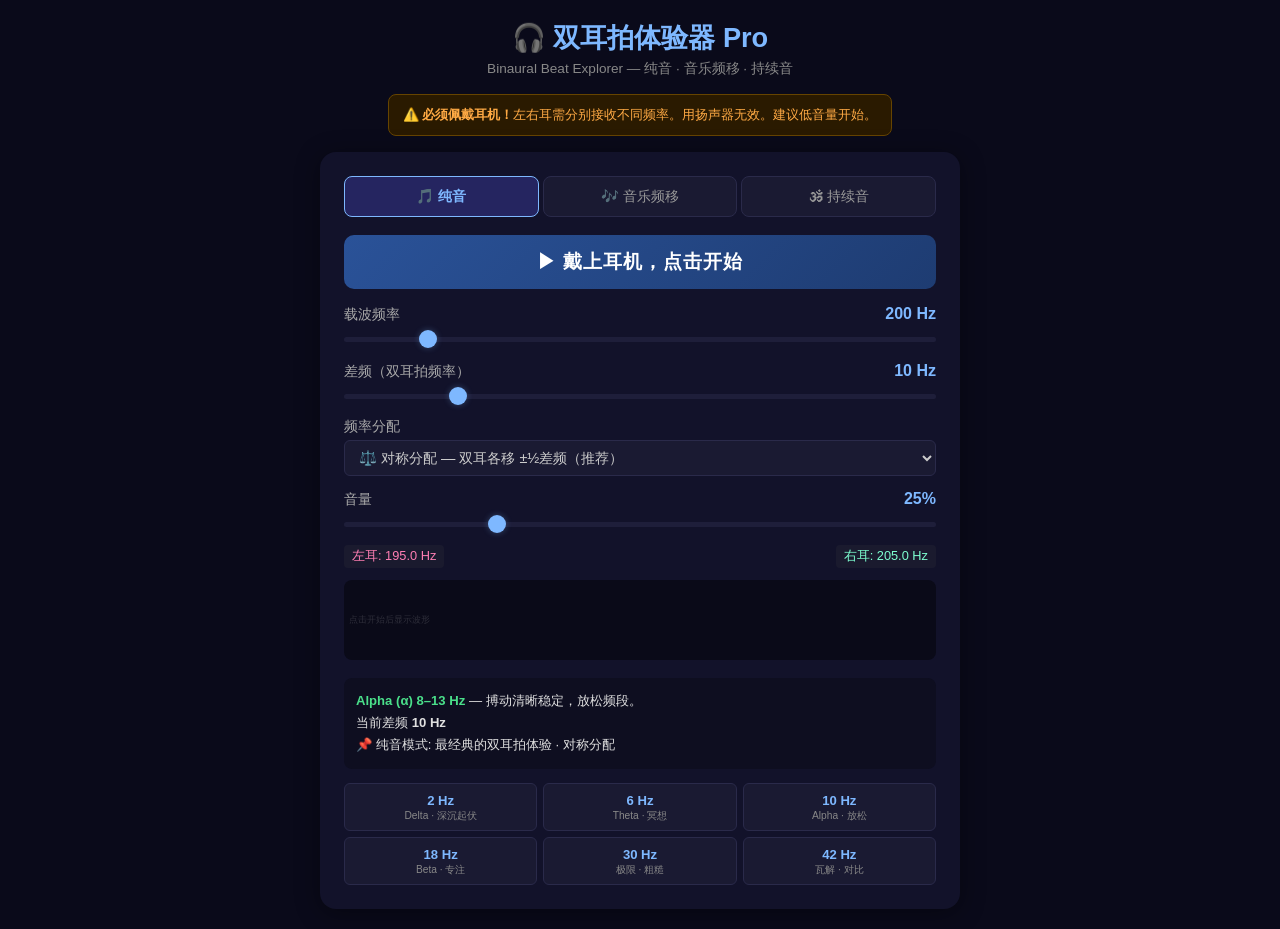
==== index.html @ 4c79f5b2 "feat: consolidate to single index.html, add frequency distribution, rewrite README with scientific c" ====
<!DOCTYPE html>
<html lang="zh-CN">
<head>
<meta charset="UTF-8">
<meta name="viewport" content="width=device-width, initial-scale=1.0">
<title>双耳拍体验器 Pro</title>
<style>
* { margin: 0; padding: 0; box-sizing: border-box; }
body {
  font-family: -apple-system, BlinkMacSystemFont, "Segoe UI", sans-serif;
  background: #0a0a1a; color: #e0e0e0;
  min-height: 100vh; display: flex; flex-direction: column; align-items: center;
  padding: 20px;
}
h1 { color: #7eb8ff; margin-bottom: 4px; font-size: 1.7em; }
.subtitle { color: #888; margin-bottom: 16px; font-size: 0.85em; }
.warning {
  background: #2a1a00; border: 1px solid #664400; border-radius: 8px;
  padding: 10px 14px; margin-bottom: 16px; max-width: 640px;
  font-size: 0.82em; color: #ffaa44; line-height: 1.5;
}
.container {
  background: #12122a; border-radius: 16px; padding: 24px;
  max-width: 640px; width: 100%; box-shadow: 0 4px 24px rgba(0,0,0,0.4);
}

/* Tabs */
.tabs { display: flex; gap: 4px; margin-bottom: 18px; }
.tab-btn {
  flex: 1; padding: 10px 6px; border: 1px solid #2a2a4a; border-radius: 8px;
  background: #1a1a32; color: #999; cursor: pointer; font-size: 0.9em;
  transition: all 0.15s; text-align: center;
}
.tab-btn.active { background: #252560; color: #7eb8ff; border-color: #7eb8ff; font-weight: 600; }
.tab-btn:hover { background: #252548; color: #ccc; }

/* Play button */
.play-btn {
  width: 100%; padding: 14px; font-size: 1.2em; border: none; border-radius: 10px;
  cursor: pointer; transition: all 0.2s; font-weight: 600; letter-spacing: 1px;
}
.play-btn.off { background: linear-gradient(135deg, #2a5298, #1e3c72); color: #fff; }
.play-btn.on { background: linear-gradient(135deg, #c0392b, #96281b); color: #fff; }
.play-btn:hover { transform: scale(1.01); filter: brightness(1.15); }

/* Panels */
.panel { display: none; margin: 16px 0; }
.panel.active { display: block; }

/* Controls */
.controls { margin-top: 12px; }
.control-group { margin-bottom: 14px; }
.control-label { display: flex; justify-content: space-between; align-items: baseline; margin-bottom: 4px; }
.control-label .name { font-size: 0.88em; color: #aaa; }
.control-label .value { font-size: 1em; color: #7eb8ff; font-weight: 600; font-variant-numeric: tabular-nums; }
input[type="range"] {
  -webkit-appearance: none; width: 100%; height: 5px; border-radius: 3px;
  background: #1e1e3a; outline: none;
}
input[type="range"]::-webkit-slider-thumb {
  -webkit-appearance: none; width: 18px; height: 18px; border-radius: 50%;
  background: #7eb8ff; cursor: pointer; box-shadow: 0 0 6px rgba(126,184,255,0.3);
}
select {
  width: 100%; padding: 8px 10px; border-radius: 6px; border: 1px solid #2a2a4a;
  background: #1a1a32; color: #ccc; font-size: 0.9em; cursor: pointer;
}

/* File upload */
.file-area {
  border: 2px dashed #2a2a5a; border-radius: 10px; padding: 20px; text-align: center;
  cursor: pointer; transition: all 0.2s; color: #666; font-size: 0.9em;
}
.file-area:hover { border-color: #7eb8ff; color: #aaa; }
.file-area.loaded { border-color: #4adf8a; border-style: solid; color: #4adf8a; }
.file-area input { display: none; }

/* Channel info */
.channel-info {
  display: flex; justify-content: space-between; margin-top: 10px; font-size: 0.8em; color: #666;
}
.channel-info span { padding: 3px 8px; border-radius: 4px; }
.ch-left { background: #1a1a2e; color: #ff7eb3; }
.ch-right { background: #1a1a2e; color: #7effd1; }

canvas {
  width: 100%; height: 80px; margin-top: 12px; border-radius: 8px; background: #0a0a18;
}

.info-panel {
  margin-top: 14px; padding: 12px; background: #0e0e20; border-radius: 8px;
  font-size: 0.82em; line-height: 1.7;
}
.band-delta { color: #b07aff; font-weight: 700; }
.band-theta { color: #5aafff; font-weight: 700; }
.band-alpha { color: #4adf8a; font-weight: 700; }
.band-beta { color: #ffe44a; font-weight: 700; }
.band-collapse { color: #ff6a6a; font-weight: 700; }

.presets { display: grid; grid-template-columns: repeat(3, 1fr); gap: 6px; margin-top: 14px; }
.preset-btn {
  padding: 8px 4px; border: 1px solid #2a2a4a; border-radius: 6px;
  background: #1a1a32; color: #ccc; cursor: pointer; font-size: 0.78em;
  transition: all 0.15s; text-align: center; line-height: 1.3;
}
.preset-btn:hover { background: #252548; border-color: #7eb8ff; color: #fff; }
.preset-btn .freq { font-weight: 700; color: #7eb8ff; font-size: 1.05em; }
.preset-btn .desc { color: #888; font-size: 0.82em; }
</style>
</head>
<body>

<h1>🎧 双耳拍体验器 Pro</h1>
<p class="subtitle">Binaural Beat Explorer — 纯音 · 音乐频移 · 持续音</p>

<div class="warning">
  ⚠️ <strong>必须佩戴耳机！</strong>左右耳需分别接收不同频率。用扬声器无效。建议低音量开始。
</div>

<div class="container">
  <!-- Mode tabs -->
  <div class="tabs">
    <button class="tab-btn active" data-mode="pure" onclick="switchMode('pure')">🎵 纯音</button>
    <button class="tab-btn" data-mode="music" onclick="switchMode('music')">🎶 音乐频移</button>
    <button class="tab-btn" data-mode="drone" onclick="switchMode('drone')">🕉 持续音</button>
  </div>

  <button class="play-btn off" id="playBtn" onclick="togglePlay()">▶ 戴上耳机，点击开始</button>

  <!-- Pure Tone Panel -->
  <div class="panel active" id="panel-pure">
    <div class="control-group">
      <div class="control-label">
        <span class="name">载波频率</span>
        <span class="value" id="carrierVal">200 Hz</span>
      </div>
      <input type="range" id="carrier" min="80" max="1000" value="200" step="10" oninput="updateParams()">
    </div>
  </div>

  <!-- Music Panel -->
  <div class="panel" id="panel-music">
    <div class="file-area" id="fileArea" onclick="document.getElementById('fileInput').click()">
      📁 点击选择音频文件（MP3 / WAV / OGG / FLAC）
      <input type="file" id="fileInput" accept="audio/*" onchange="handleFileUpload(event)">
    </div>
    <div style="margin-top:8px; font-size:0.8em; color:#666;" id="fileInfo"></div>
    <label style="display:flex; align-items:center; gap:6px; margin-top:8px; font-size:0.82em; color:#aaa; cursor:pointer;">
      <input type="checkbox" id="loopToggle" checked> 循环播放
    </label>
  </div>

  <!-- Drone Panel -->
  <div class="panel" id="panel-drone">
    <div class="control-group">
      <div class="control-label">
        <span class="name">持续音类型</span>
      </div>
      <select id="droneType" onchange="onDroneTypeChange()">
        <option value="tambura">🪕 坦布拉 Tambura — 丰富泛音</option>
        <option value="bowl">🔔 颂钵 Singing Bowl — 非谐波泛音</option>
        <option value="organ">⛪ 管风琴 Organ — 庄严和声</option>
        <option value="pad">🎹 合成Pad — 温暖厚实</option>
      </select>
    </div>
    <div class="control-group">
      <div class="control-label">
        <span class="name">基础频率</span>
        <span class="value" id="droneFreqVal">130 Hz</span>
      </div>
      <input type="range" id="droneFreq" min="60" max="440" value="130" step="5" oninput="updateParams()">
    </div>
  </div>

  <!-- Shared Controls -->
  <div class="controls">
    <div class="control-group">
      <div class="control-label">
        <span class="name">差频（双耳拍频率）</span>
        <span class="value" id="beatVal">10 Hz</span>
      </div>
      <input type="range" id="beat" min="1" max="50" value="10" step="0.5" oninput="updateParams()">
    </div>
    <div class="control-group">
      <div class="control-label">
        <span class="name">频率分配</span>
      </div>
      <select id="freqDist" onchange="updateParams()">
        <option value="symmetric">⚖️ 对称分配 — 双耳各移 ±½差频（推荐）</option>
        <option value="right">➡️ 仅右耳频移 — 左耳原始，右耳 +差频</option>
        <option value="left">⬅️ 仅左耳频移 — 左耳 -差频，右耳原始</option>
      </select>
    </div>
    <div class="control-group">
      <div class="control-label">
        <span class="name">音量</span>
        <span class="value" id="volVal">25%</span>
      </div>
      <input type="range" id="volume" min="0" max="100" value="25" step="1" oninput="updateParams()">
    </div>
  </div>

  <div class="channel-info">
    <span class="ch-left" id="leftInfo">左耳: —</span>
    <span class="ch-right" id="rightInfo">右耳: —</span>
  </div>

  <canvas id="waveCanvas"></canvas>
  <div class="info-panel" id="infoPanel"></div>

  <!-- Beat frequency presets -->
  <div class="presets">
    <button class="preset-btn" onclick="setBeat(2)"><div class="freq">2 Hz</div><div class="desc">Delta · 深沉起伏</div></button>
    <button class="preset-btn" onclick="setBeat(6)"><div class="freq">6 Hz</div><div class="desc">Theta · 冥想</div></button>
    <button class="preset-btn" onclick="setBeat(10)"><div class="freq">10 Hz</div><div class="desc">Alpha · 放松</div></button>
    <button class="preset-btn" onclick="setBeat(18)"><div class="freq">18 Hz</div><div class="desc">Beta · 专注</div></button>
    <button class="preset-btn" onclick="setBeat(30)"><div class="freq">30 Hz</div><div class="desc">极限 · 粗糙</div></button>
    <button class="preset-btn" onclick="setBeat(42)"><div class="freq">42 Hz</div><div class="desc">瓦解 · 对比</div></button>
  </div>
</div>

<script>
// ============================================================
// GLOBALS
// ============================================================
let audioCtx = null;
let isPlaying = false;
let currentMode = 'pure';
let activeNodes = [];
let animId = null;

// Music mode — FFT-based analytic signal
let musicBuffer = null;     // decoded AudioBuffer
let analyticReal = null;    // Float32Array — original mono signal
let analyticImag = null;    // Float32Array — Hilbert transform of mono signal
let analyticReady = false;  // true when precomputation is done
let musicSource = null;
let ssbProcessor = null;

// Drone mode
let droneOscillators = [];

// ============================================================
// FFT (radix-2 Cooley-Tukey, in-place)
// ============================================================
function fft(re, im, N) {
  let j = 0;
  for (let i = 0; i < N - 1; i++) {
    if (i < j) {
      let t = re[i]; re[i] = re[j]; re[j] = t;
      t = im[i]; im[i] = im[j]; im[j] = t;
    }
    let k = N >> 1;
    while (k <= j) { j -= k; k >>= 1; }
    j += k;
  }
  for (let len = 2; len <= N; len *= 2) {
    const half = len >> 1;
    const angle = -2 * Math.PI / len;
    const wR = Math.cos(angle), wI = Math.sin(angle);
    for (let i = 0; i < N; i += len) {
      let tR = 1, tI = 0;
      for (let jj = 0; jj < half; jj++) {
        const idx = i + jj, idx2 = idx + half;
        const uR = re[idx], uI = im[idx];
        const vR = re[idx2] * tR - im[idx2] * tI;
        const vI = re[idx2] * tI + im[idx2] * tR;
        re[idx] = uR + vR; im[idx] = uI + vI;
        re[idx2] = uR - vR; im[idx2] = uI - vI;
        const nR = tR * wR - tI * wI;
        tI = tR * wI + tI * wR;
        tR = nR;
      }
    }
  }
}

function ifft(re, im, N) {
  for (let i = 0; i < N; i++) im[i] = -im[i];
  fft(re, im, N);
  for (let i = 0; i < N; i++) { re[i] /= N; im[i] = -im[i] / N; }
}

function nextPow2(n) { let p = 1; while (p < n) p <<= 1; return p; }

// ============================================================
// Precompute analytic signal via FFT (chunked overlap-save)
// ============================================================
async function precomputeAnalytic(mono, onProgress) {
  const origLen = mono.length;
  const CHUNK = 1 << 15;  // 32768
  const OVERLAP = 4096;   // discard this many at each edge
  const GOOD = CHUNK - 2 * OVERLAP;

  const realOut = new Float32Array(origLen);
  const imagOut = new Float32Array(origLen);
  const totalChunks = Math.ceil(origLen / GOOD);
  let chunkIdx = 0;

  for (let outStart = 0; outStart < origLen; outStart += GOOD) {
    const inStart = outStart - OVERLAP;
    const re = new Float32Array(CHUNK);
    const im = new Float32Array(CHUNK);

    // Fill chunk (zero-pad edges that fall outside signal)
    for (let i = 0; i < CHUNK; i++) {
      const srcIdx = inStart + i;
      re[i] = (srcIdx >= 0 && srcIdx < origLen) ? mono[srcIdx] : 0;
    }

    // FFT
    fft(re, im, CHUNK);

    // Analytic signal: zero negative freqs, double positive, keep DC & Nyquist
    for (let i = 1; i < CHUNK / 2; i++) { re[i] *= 2; im[i] *= 2; }
    for (let i = CHUNK / 2 + 1; i < CHUNK; i++) { re[i] = 0; im[i] = 0; }

    // IFFT
    ifft(re, im, CHUNK);

    // Copy only the "good" middle portion
    const copyStart = OVERLAP;
    const goodLen = Math.min(GOOD, origLen - outStart);
    for (let i = 0; i < goodLen; i++) {
      realOut[outStart + i] = re[copyStart + i];
      imagOut[outStart + i] = im[copyStart + i];
    }

    chunkIdx++;
    if (chunkIdx % 4 === 0 || chunkIdx === totalChunks) {
      if (onProgress) onProgress(chunkIdx / totalChunks);
      await new Promise(r => setTimeout(r, 0)); // yield to UI
    }
  }

  return { real: realOut, imag: imagOut };
}

// Drone type definitions
const DRONE_TYPES = {
  tambura: {
    baseFreq: 130,
    partials: [
      { ratio: 1, amp: 0.45 }, { ratio: 2, amp: 0.55 }, { ratio: 3, amp: 0.4 },
      { ratio: 4, amp: 0.3 }, { ratio: 5, amp: 0.18 }, { ratio: 6, amp: 0.12 },
      { ratio: 7, amp: 0.07 }, { ratio: 8, amp: 0.04 },
    ]
  },
  bowl: {
    baseFreq: 220,
    partials: [
      { ratio: 1, amp: 0.55 }, { ratio: 2.71, amp: 0.35 },
      { ratio: 4.8, amp: 0.2 }, { ratio: 7.2, amp: 0.12 },
    ]
  },
  organ: {
    baseFreq: 130,
    partials: [
      { ratio: 1, amp: 0.5 }, { ratio: 2, amp: 0.4 }, { ratio: 3, amp: 0.32 },
      { ratio: 4, amp: 0.22 }, { ratio: 5, amp: 0.12 }, { ratio: 6, amp: 0.08 },
      { ratio: 8, amp: 0.05 },
    ]
  },
  pad: {
    baseFreq: 180,
    partials: [
      { ratio: 1, amp: 0.5 }, { ratio: 1.002, amp: 0.45 }, { ratio: 0.998, amp: 0.45 },
      { ratio: 2, amp: 0.25 }, { ratio: 2.003, amp: 0.22 },
      { ratio: 3, amp: 0.12 },
    ]
  }
};

// ============================================================
// AUDIO CONTEXT
// ============================================================
function getCtx() {
  if (!audioCtx) audioCtx = new (window.AudioContext || window.webkitAudioContext)();
  return audioCtx;
}

function getVal(id) { return parseFloat(document.getElementById(id).value); }

// ============================================================
// START / STOP
// ============================================================
async function togglePlay() {
  if (isPlaying) { stopAudio(); } else { await startAudio(); }
}

async function startAudio() {
  const ctx = getCtx();
  if (ctx.state === 'suspended') await ctx.resume();

  try {
    if (currentMode === 'pure') startPureTone(ctx);
    else if (currentMode === 'music') startMusic(ctx);
    else if (currentMode === 'drone') startDrone(ctx);
  } catch (e) {
    console.error('Start audio error:', e);
    alert('音频启动失败: ' + e.message);
    return;
  }

  isPlaying = true;
  const btn = document.getElementById('playBtn');
  btn.textContent = '■ 停止';
  btn.className = 'play-btn on';
  startVisualization();
  updateParams();
}

function stopAudio() {
  // Ramp down to avoid click
  const ctx = audioCtx;
  const now = ctx ? ctx.currentTime : 0;

  activeNodes.forEach(n => {
    try {
      if (n.stop) n.stop(now + 0.05);
      else if (n.disconnect) n.disconnect();
    } catch(e) {}
  });
  activeNodes = [];
  droneOscillators = [];
  musicSource = null;
  ssbProcessor = null;

  isPlaying = false;
  const btn = document.getElementById('playBtn');
  btn.textContent = '▶ 点击开始';
  btn.className = 'play-btn off';
  if (animId) { cancelAnimationFrame(animId); animId = null; }
  clearCanvas();
}

// ============================================================
// PURE TONE MODE
// ============================================================
function getPureFreqs() {
  const carrier = getVal('carrier');
  const beat = getVal('beat');
  const dist = document.getElementById('freqDist').value;
  if (dist === 'symmetric') return { left: carrier - beat / 2, right: carrier + beat / 2 };
  if (dist === 'left') return { left: carrier - beat, right: carrier };
  return { left: carrier, right: carrier + beat }; // 'right'
}

function startPureTone(ctx) {
  const vol = getVal('volume') / 100;
  const freqs = getPureFreqs();

  const merger = ctx.createChannelMerger(2);
  const gainL = ctx.createGain();
  const gainR = ctx.createGain();
  gainL.gain.setValueAtTime(vol, ctx.currentTime);
  gainR.gain.setValueAtTime(vol, ctx.currentTime);

  const oscL = ctx.createOscillator();
  const oscR = ctx.createOscillator();
  oscL.type = 'sine';
  oscR.type = 'sine';
  oscL.frequency.setValueAtTime(freqs.left, ctx.currentTime);
  oscR.frequency.setValueAtTime(freqs.right, ctx.currentTime);

  oscL.connect(gainL); gainL.connect(merger, 0, 0);
  oscR.connect(gainR); gainR.connect(merger, 0, 1);
  merger.connect(ctx.destination);

  oscL.start(); oscR.start();

  activeNodes.push(oscL, oscR, gainL, gainR, merger);
  oscL._role = 'pureL'; oscR._role = 'pureR';
  gainL._role = 'pureGainL'; gainR._role = 'pureGainR';
}

function updatePureTone() {
  const vol = getVal('volume') / 100;
  const freqs = getPureFreqs();
  const ctx = audioCtx;
  const now = ctx.currentTime;

  activeNodes.forEach(n => {
    if (n._role === 'pureL') n.frequency.setValueAtTime(freqs.left, now);
    if (n._role === 'pureR') n.frequency.setValueAtTime(freqs.right, now);
    if (n._role === 'pureGainL' || n._role === 'pureGainR') n.gain.setValueAtTime(vol, now);
  });

  document.getElementById('leftInfo').textContent = '左耳: ' + freqs.left.toFixed(1) + ' Hz';
  document.getElementById('rightInfo').textContent = '右耳: ' + freqs.right.toFixed(1) + ' Hz';
}

// ============================================================
// MUSIC SSB MODE — FFT-based precomputation + real-time modulation
// ============================================================
function handleFileUpload(event) {
  const file = event.target.files[0];
  if (!file) return;
  const ctx = getCtx();

  analyticReady = false;
  analyticReal = null;
  analyticImag = null;
  document.getElementById('fileInfo').textContent = '解码中...';

  const reader = new FileReader();
  reader.onload = function(e) {
    ctx.decodeAudioData(e.target.result, async function(buffer) {
      musicBuffer = buffer;
      const dur = buffer.duration.toFixed(1);
      document.getElementById('fileInfo').textContent =
        '✅ ' + file.name + ' (' + dur + 's) — 正在预处理频移数据...';

      // Convert to mono
      const numCh = buffer.numberOfChannels;
      const len = buffer.length;
      const mono = new Float32Array(len);
      for (let ch = 0; ch < numCh; ch++) {
        const chData = buffer.getChannelData(ch);
        for (let i = 0; i < len; i++) mono[i] += chData[i];
      }
      if (numCh > 1) {
        const inv = 1 / numCh;
        for (let i = 0; i < len; i++) mono[i] *= inv;
      }

      // Precompute analytic signal
      try {
        const result = await precomputeAnalytic(mono, function(progress) {
          document.getElementById('fileInfo').textContent =
            '✅ ' + file.name + ' — 预处理: ' + Math.round(progress * 100) + '%';
        });
        analyticReal = result.real;
        analyticImag = result.imag;
        analyticReady = true;
        document.getElementById('fileInfo').textContent =
          '✅ ' + file.name + ' (' + dur + 's) — 已就绪，点击开始播放';
        document.getElementById('fileArea').className = 'file-area loaded';
      } catch (err) {
        document.getElementById('fileInfo').textContent = '❌ 预处理失败: ' + err;
      }
    }, function(err) {
      document.getElementById('fileInfo').textContent = '❌ 解码失败: ' + err;
    });
  };
  reader.readAsArrayBuffer(file);
}

function getMusicShifts() {
  const beat = getVal('beat');
  const dist = document.getElementById('freqDist').value;
  if (dist === 'symmetric') return { left: -beat / 2, right: beat / 2 };
  if (dist === 'left') return { left: -beat, right: 0 };
  return { left: 0, right: beat }; // 'right'
}

function startMusic(ctx) {
  if (!analyticReady) {
    alert('请先选择音频文件并等待预处理完成');
    throw new Error('Analytic signal not ready');
  }

  const beat = getVal('beat');
  const vol = getVal('volume') / 100;
  const sr = ctx.sampleRate;
  const dataLen = analyticReal.length;
  const loop = document.getElementById('loopToggle').checked;
  const shifts = getMusicShifts();

  // ScriptProcessorNode for real-time SSB modulation
  const bufSize = 4096;
  ssbProcessor = ctx.createScriptProcessor(bufSize, 0, 2);

  let pos = 0;
  let phaseL = 0, phaseR = 0;
  let currentShiftL = shifts.left, currentShiftR = shifts.right;

  ssbProcessor._setShifts = (sL, sR) => { currentShiftL = sL; currentShiftR = sR; };

  const aReal = analyticReal;
  const aImag = analyticImag;
  const TWO_PI = 2 * Math.PI;

  ssbProcessor.onaudioprocess = function(e) {
    const outL = e.outputBuffer.getChannelData(0);
    const outR = e.outputBuffer.getChannelData(1);
    const len = outL.length;
    const sL = currentShiftL, sR = currentShiftR;
    const phaseIncL = TWO_PI * sL / sr;
    const phaseIncR = TWO_PI * sR / sr;

    for (let i = 0; i < len; i++) {
      if (pos >= dataLen) {
        if (loop) { pos = 0; } else { outL[i] = 0; outR[i] = 0; continue; }
      }

      const r = aReal[pos];
      const h = aImag[pos];

      // SSB: Re((r + jh) * e^(j*phase)) = r*cos(phase) - h*sin(phase)
      // When shift=0, cos=1 sin=0, output = r (original)
      if (sL === 0) { outL[i] = r; }
      else { outL[i] = r * Math.cos(phaseL) - h * Math.sin(phaseL); }

      if (sR === 0) { outR[i] = r; }
      else { outR[i] = r * Math.cos(phaseR) - h * Math.sin(phaseR); }

      phaseL += phaseIncL;
      phaseR += phaseIncR;
      if (phaseL > TWO_PI) phaseL -= TWO_PI;
      else if (phaseL < -TWO_PI) phaseL += TWO_PI;
      if (phaseR > TWO_PI) phaseR -= TWO_PI;
      else if (phaseR < -TWO_PI) phaseR += TWO_PI;
      pos++;
    }
  };

  // Volume control
  const volNode = ctx.createGain();
  volNode.gain.setValueAtTime(vol, ctx.currentTime);
  volNode._role = 'musicVol';

  // Connect: processor → volume → destination
  ssbProcessor.connect(volNode);
  volNode.connect(ctx.destination);

  activeNodes.push(ssbProcessor, volNode);

  updateMusicInfo();
}

function updateMusicInfo() {
  const shifts = getMusicShifts();
  const dist = document.getElementById('freqDist').value;
  if (dist === 'symmetric') {
    document.getElementById('leftInfo').textContent = '左耳: 频移 ' + shifts.left.toFixed(1) + ' Hz';
    document.getElementById('rightInfo').textContent = '右耳: 频移 +' + shifts.right.toFixed(1) + ' Hz';
  } else if (dist === 'left') {
    document.getElementById('leftInfo').textContent = '左耳: 频移 ' + shifts.left.toFixed(1) + ' Hz';
    document.getElementById('rightInfo').textContent = '右耳: 原始音频';
  } else {
    document.getElementById('leftInfo').textContent = '左耳: 原始音频';
    document.getElementById('rightInfo').textContent = '右耳: 频移 +' + shifts.right.toFixed(1) + ' Hz';
  }
}

function updateMusic() {
  const vol = getVal('volume') / 100;
  const shifts = getMusicShifts();
  if (ssbProcessor && ssbProcessor._setShifts) ssbProcessor._setShifts(shifts.left, shifts.right);
  activeNodes.forEach(n => {
    if (n._role === 'musicVol') n.gain.setValueAtTime(vol, audioCtx.currentTime);
  });
  updateMusicInfo();
}

// ============================================================
// DRONE MODE
// ============================================================
function getDroneFreqs(baseFreq, ratio) {
  const beat = getVal('beat');
  const dist = document.getElementById('freqDist').value;
  const center = baseFreq * ratio;
  if (dist === 'symmetric') return { left: center - beat / 2, right: center + beat / 2 };
  if (dist === 'left') return { left: center - beat, right: center };
  return { left: center, right: center + beat }; // 'right'
}

function startDrone(ctx) {
  const type = document.getElementById('droneType').value;
  const def = DRONE_TYPES[type];
  const baseFreq = getVal('droneFreq');
  const vol = getVal('volume') / 100;

  const merger = ctx.createChannelMerger(2);
  const masterGain = ctx.createGain();
  masterGain.gain.setValueAtTime(vol, ctx.currentTime);
  masterGain._role = 'droneVol';

  // LFO for gentle breathing
  const lfo = ctx.createOscillator();
  lfo.type = 'sine';
  lfo.frequency.setValueAtTime(0.08, ctx.currentTime);
  const lfoGain = ctx.createGain();
  lfoGain.gain.setValueAtTime(0.12, ctx.currentTime);
  lfo.connect(lfoGain);
  lfoGain.connect(masterGain.gain);
  lfo.start();

  droneOscillators = [];

  def.partials.forEach(p => {
    const freqs = getDroneFreqs(baseFreq, p.ratio);

    const oscL = ctx.createOscillator();
    const oscR = ctx.createOscillator();
    oscL.type = 'sine';
    oscR.type = 'sine';
    oscL.frequency.setValueAtTime(freqs.left, ctx.currentTime);
    oscR.frequency.setValueAtTime(freqs.right, ctx.currentTime);

    const gL = ctx.createGain();
    const gR = ctx.createGain();
    gL.gain.setValueAtTime(p.amp, ctx.currentTime);
    gR.gain.setValueAtTime(p.amp, ctx.currentTime);

    oscL.connect(gL); gL.connect(merger, 0, 0);
    oscR.connect(gR); gR.connect(merger, 0, 1);

    oscL.start(); oscR.start();

    droneOscillators.push({ oscL, oscR, gL, gR, ratio: p.ratio });
    activeNodes.push(oscL, oscR, gL, gR);
  });

  merger.connect(masterGain);
  masterGain.connect(ctx.destination);

  activeNodes.push(merger, masterGain, lfo, lfoGain);
}

function updateDrone() {
  const baseFreq = getVal('droneFreq');
  const beat = getVal('beat');
  const vol = getVal('volume') / 100;
  const now = audioCtx.currentTime;
  const dist = document.getElementById('freqDist').value;

  droneOscillators.forEach(d => {
    const freqs = getDroneFreqs(baseFreq, d.ratio);
    d.oscL.frequency.setValueAtTime(freqs.left, now);
    d.oscR.frequency.setValueAtTime(freqs.right, now);
  });
  activeNodes.forEach(n => {
    if (n._role === 'droneVol') n.gain.setValueAtTime(vol, now);
  });

  const type = document.getElementById('droneType').value;
  const partials = DRONE_TYPES[type].partials;
  const lowest = baseFreq * Math.min(...partials.map(p => p.ratio));
  if (dist === 'symmetric') {
    document.getElementById('leftInfo').textContent = '左耳: 基频 ' + lowest.toFixed(0) + ' Hz -' + (beat/2) + ' Hz';
    document.getElementById('rightInfo').textContent = '右耳: 基频 ' + lowest.toFixed(0) + ' Hz +' + (beat/2) + ' Hz';
  } else if (dist === 'left') {
    document.getElementById('leftInfo').textContent = '左耳: 全部 -' + beat + ' Hz 线性频移';
    document.getElementById('rightInfo').textContent = '右耳: 基频 ' + lowest.toFixed(0) + ' Hz + 泛音';
  } else {
    document.getElementById('leftInfo').textContent = '左耳: 基频 ' + lowest.toFixed(0) + ' Hz + 泛音';
    document.getElementById('rightInfo').textContent = '右耳: 全部 +' + beat + ' Hz 线性频移';
  }
  document.getElementById('droneFreqVal').textContent = baseFreq + ' Hz';
}

function onDroneTypeChange() {
  const type = document.getElementById('droneType').value;
  document.getElementById('droneFreq').value = DRONE_TYPES[type].baseFreq;
  document.getElementById('droneFreqVal').textContent = DRONE_TYPES[type].baseFreq + ' Hz';
  if (isPlaying && currentMode === 'drone') {
    stopAudio();
    startAudio();
  }
}

// ============================================================
// MODE SWITCHING
// ============================================================
function switchMode(mode) {
  if (isPlaying) stopAudio();
  currentMode = mode;
  document.querySelectorAll('.tab-btn').forEach(b => {
    b.classList.toggle('active', b.dataset.mode === mode);
  });
  document.querySelectorAll('.panel').forEach(p => {
    p.classList.toggle('active', p.id === 'panel-' + mode);
  });
  updateParams();
}

// ============================================================
// UPDATE ALL PARAMS
// ============================================================
function updateParams() {
  const beat = getVal('beat');
  const vol = getVal('volume');
  document.getElementById('beatVal').textContent = beat + ' Hz';
  document.getElementById('volVal').textContent = Math.round(vol) + '%';

  if (currentMode === 'pure') {
    document.getElementById('carrierVal').textContent = getVal('carrier') + ' Hz';
    if (isPlaying) updatePureTone();
    else {
      const freqs = getPureFreqs();
      document.getElementById('leftInfo').textContent = '左耳: ' + freqs.left.toFixed(1) + ' Hz';
      document.getElementById('rightInfo').textContent = '右耳: ' + freqs.right.toFixed(1) + ' Hz';
    }
  } else if (currentMode === 'music') {
    if (isPlaying) updateMusic();
    else {
      updateMusicInfo();
    }
  } else if (currentMode === 'drone') {
    if (isPlaying) updateDrone();
    else {
      const bf = getVal('droneFreq');
      const dist = document.getElementById('freqDist').value;
      if (dist === 'symmetric') {
        document.getElementById('leftInfo').textContent = '左耳: 基频 ' + bf + ' Hz -' + (beat/2) + ' Hz';
        document.getElementById('rightInfo').textContent = '右耳: 基频 ' + bf + ' Hz +' + (beat/2) + ' Hz';
      } else if (dist === 'left') {
        document.getElementById('leftInfo').textContent = '左耳: 全部 -' + beat + ' Hz 线性频移';
        document.getElementById('rightInfo').textContent = '右耳: 基频 ' + bf + ' Hz + 泛音';
      } else {
        document.getElementById('leftInfo').textContent = '左耳: 基频 ' + bf + ' Hz + 泛音';
        document.getElementById('rightInfo').textContent = '右耳: 全部 +' + beat + ' Hz 线性频移';
      }
      document.getElementById('droneFreqVal').textContent = bf + ' Hz';
    }
  }

  updateInfoPanel(beat);
}

function setBeat(v) {
  document.getElementById('beat').value = v;
  updateParams();
}

// ============================================================
// INFO PANEL
// ============================================================
function updateInfoPanel(beat) {
  const panel = document.getElementById('infoPanel');
  let bandHtml, desc;
  if (beat <= 4) {
    bandHtml = '<span class="band-delta">Delta (δ) 1–4 Hz</span>';
    desc = '深沉起伏，搏动缓慢如呼吸。';
  } else if (beat <= 8) {
    bandHtml = '<span class="band-theta">Theta (θ) 4–8 Hz</span>';
    desc = '明显的节奏搏动，冥想频段。';
  } else if (beat <= 13) {
    bandHtml = '<span class="band-alpha">Alpha (α) 8–13 Hz</span>';
    desc = '搏动清晰稳定，放松频段。';
  } else if (beat <= 30) {
    bandHtml = '<span class="band-beta">Beta (β) 13–30 Hz</span>';
    desc = '快速搏动→颤动→粗糙感。';
  } else if (beat <= 40) {
    bandHtml = '<span class="band-collapse">瓦解区 30–40 Hz</span>';
    desc = '脑干锁相极限，搏动开始瓦解。';
  } else {
    bandHtml = '<span class="band-collapse">超出范围 >40 Hz</span>';
    desc = '双耳拍消失，听到两个独立的音。';
  }
  const distLabel = { symmetric: '对称分配', left: '仅左耳频移', right: '仅右耳频移' }[document.getElementById('freqDist').value];
  const modeNote = currentMode === 'music' ? '<br>📌 音乐模式: SSB线性频移 · ' + distLabel
    : currentMode === 'drone' ? '<br>📌 持续音模式: 全部泛音线性频移 · ' + distLabel
    : '<br>📌 纯音模式: 最经典的双耳拍体验 · ' + distLabel;
  panel.innerHTML = bandHtml + ' — ' + desc + '<br>当前差频 <strong>' + beat + ' Hz</strong>' + modeNote;
}

// ============================================================
// VISUALIZATION
// ============================================================
function startVisualization() {
  const canvas = document.getElementById('waveCanvas');
  const ctx = canvas.getContext('2d');
  canvas.width = canvas.offsetWidth * 2;
  canvas.height = canvas.offsetHeight * 2;
  const startTime = performance.now();

  function draw() {
    const beat = getVal('beat');
    const t = (performance.now() - startTime) / 1000;
    const w = canvas.width, h = canvas.height;
    ctx.clearRect(0, 0, w, h);

    // Beat envelope
    const periods = 4 / Math.max(beat, 0.5);
    ctx.beginPath();
    ctx.strokeStyle = currentMode === 'music' ? 'rgba(78,223,138,0.6)'
      : currentMode === 'drone' ? 'rgba(176,122,255,0.6)' : 'rgba(126,184,255,0.6)';
    ctx.lineWidth = 3;
    for (let x = 0; x < w; x++) {
      const tx = t + (x / w) * periods;
      const env = Math.cos(2 * Math.PI * beat * tx);
      const y = h / 2 - env * h * 0.35;
      x === 0 ? ctx.moveTo(x, y) : ctx.lineTo(x, y);
    }
    ctx.stroke();

    // Fill
    ctx.lineTo(w, h/2); ctx.lineTo(0, h/2); ctx.closePath();
    ctx.fillStyle = currentMode === 'music' ? 'rgba(78,223,138,0.06)'
      : currentMode === 'drone' ? 'rgba(176,122,255,0.06)' : 'rgba(126,184,255,0.06)';
    ctx.fill();

    // Negative
    ctx.beginPath();
    ctx.strokeStyle = ctx.strokeStyle.replace('0.6', '0.25');
    ctx.lineWidth = 2;
    for (let x = 0; x < w; x++) {
      const tx = t + (x / w) * periods;
      const env = -Math.cos(2 * Math.PI * beat * tx);
      const y = h / 2 - env * h * 0.35;
      x === 0 ? ctx.moveTo(x, y) : ctx.lineTo(x, y);
    }
    ctx.stroke();

    // Center line
    ctx.beginPath(); ctx.strokeStyle = 'rgba(255,255,255,0.08)'; ctx.lineWidth = 1;
    ctx.moveTo(0, h/2); ctx.lineTo(w, h/2); ctx.stroke();

    // Label
    ctx.fillStyle = 'rgba(255,255,255,0.25)';
    ctx.font = '18px sans-serif';
    const modeLabel = currentMode === 'music' ? '音乐' : currentMode === 'drone' ? '持续音' : '纯音';
    ctx.fillText(modeLabel + ' · 差频包络 ' + beat + ' Hz', 10, 24);

    animId = requestAnimationFrame(draw);
  }
  draw();
}

function clearCanvas() {
  const canvas = document.getElementById('waveCanvas');
  const ctx = canvas.getContext('2d');
  canvas.width = canvas.offsetWidth * 2;
  canvas.height = canvas.offsetHeight * 2;
  ctx.fillStyle = 'rgba(255,255,255,0.15)';
  ctx.font = '18px sans-serif';
  ctx.fillText('点击开始后显示波形', 10, canvas.height / 2 + 5);
}

// ============================================================
// INIT
// ============================================================
updateParams();
clearCanvas();
</script>

</body>
</html>
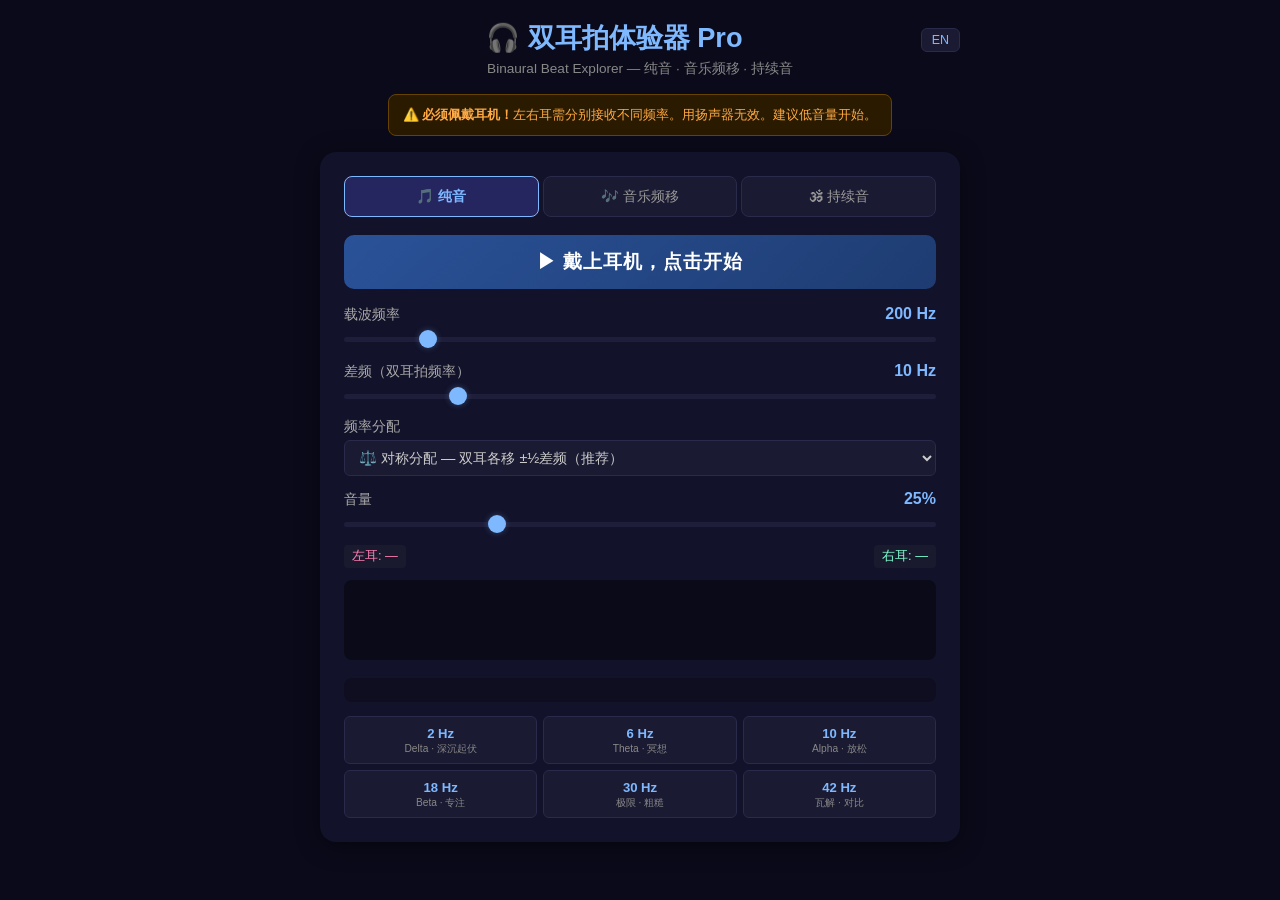
==== commit 650847d5: "feat: 左右交替均衡模式 + 立体声切换 + i18n中英双语 + PWA离线 + 移动端响应式 - 新增频率分配策略：左右交替模式（alternating）   - 纯音/持续音：每5分钟通过l" ====
--- a/index.html
+++ b/index.html
@@ -4,114 +4,22 @@
 <meta charset="UTF-8">
 <meta name="viewport" content="width=device-width, initial-scale=1.0">
 <title>双耳拍体验器 Pro</title>
-<style>
-* { margin: 0; padding: 0; box-sizing: border-box; }
-body {
-  font-family: -apple-system, BlinkMacSystemFont, "Segoe UI", sans-serif;
-  background: #0a0a1a; color: #e0e0e0;
-  min-height: 100vh; display: flex; flex-direction: column; align-items: center;
-  padding: 20px;
-}
-h1 { color: #7eb8ff; margin-bottom: 4px; font-size: 1.7em; }
-.subtitle { color: #888; margin-bottom: 16px; font-size: 0.85em; }
-.warning {
-  background: #2a1a00; border: 1px solid #664400; border-radius: 8px;
-  padding: 10px 14px; margin-bottom: 16px; max-width: 640px;
-  font-size: 0.82em; color: #ffaa44; line-height: 1.5;
-}
-.container {
-  background: #12122a; border-radius: 16px; padding: 24px;
-  max-width: 640px; width: 100%; box-shadow: 0 4px 24px rgba(0,0,0,0.4);
-}
-
-/* Tabs */
-.tabs { display: flex; gap: 4px; margin-bottom: 18px; }
-.tab-btn {
-  flex: 1; padding: 10px 6px; border: 1px solid #2a2a4a; border-radius: 8px;
-  background: #1a1a32; color: #999; cursor: pointer; font-size: 0.9em;
-  transition: all 0.15s; text-align: center;
-}
-.tab-btn.active { background: #252560; color: #7eb8ff; border-color: #7eb8ff; font-weight: 600; }
-.tab-btn:hover { background: #252548; color: #ccc; }
-
-/* Play button */
-.play-btn {
-  width: 100%; padding: 14px; font-size: 1.2em; border: none; border-radius: 10px;
-  cursor: pointer; transition: all 0.2s; font-weight: 600; letter-spacing: 1px;
-}
-.play-btn.off { background: linear-gradient(135deg, #2a5298, #1e3c72); color: #fff; }
-.play-btn.on { background: linear-gradient(135deg, #c0392b, #96281b); color: #fff; }
-.play-btn:hover { transform: scale(1.01); filter: brightness(1.15); }
-
-/* Panels */
-.panel { display: none; margin: 16px 0; }
-.panel.active { display: block; }
-
-/* Controls */
-.controls { margin-top: 12px; }
-.control-group { margin-bottom: 14px; }
-.control-label { display: flex; justify-content: space-between; align-items: baseline; margin-bottom: 4px; }
-.control-label .name { font-size: 0.88em; color: #aaa; }
-.control-label .value { font-size: 1em; color: #7eb8ff; font-weight: 600; font-variant-numeric: tabular-nums; }
-input[type="range"] {
-  -webkit-appearance: none; width: 100%; height: 5px; border-radius: 3px;
-  background: #1e1e3a; outline: none;
-}
-input[type="range"]::-webkit-slider-thumb {
-  -webkit-appearance: none; width: 18px; height: 18px; border-radius: 50%;
-  background: #7eb8ff; cursor: pointer; box-shadow: 0 0 6px rgba(126,184,255,0.3);
-}
-select {
-  width: 100%; padding: 8px 10px; border-radius: 6px; border: 1px solid #2a2a4a;
-  background: #1a1a32; color: #ccc; font-size: 0.9em; cursor: pointer;
-}
-
-/* File upload */
-.file-area {
-  border: 2px dashed #2a2a5a; border-radius: 10px; padding: 20px; text-align: center;
-  cursor: pointer; transition: all 0.2s; color: #666; font-size: 0.9em;
-}
-.file-area:hover { border-color: #7eb8ff; color: #aaa; }
-.file-area.loaded { border-color: #4adf8a; border-style: solid; color: #4adf8a; }
-.file-area input { display: none; }
-
-/* Channel info */
-.channel-info {
-  display: flex; justify-content: space-between; margin-top: 10px; font-size: 0.8em; color: #666;
-}
-.channel-info span { padding: 3px 8px; border-radius: 4px; }
-.ch-left { background: #1a1a2e; color: #ff7eb3; }
-.ch-right { background: #1a1a2e; color: #7effd1; }
-
-canvas {
-  width: 100%; height: 80px; margin-top: 12px; border-radius: 8px; background: #0a0a18;
-}
-
-.info-panel {
-  margin-top: 14px; padding: 12px; background: #0e0e20; border-radius: 8px;
-  font-size: 0.82em; line-height: 1.7;
-}
-.band-delta { color: #b07aff; font-weight: 700; }
-.band-theta { color: #5aafff; font-weight: 700; }
-.band-alpha { color: #4adf8a; font-weight: 700; }
-.band-beta { color: #ffe44a; font-weight: 700; }
-.band-collapse { color: #ff6a6a; font-weight: 700; }
-
-.presets { display: grid; grid-template-columns: repeat(3, 1fr); gap: 6px; margin-top: 14px; }
-.preset-btn {
-  padding: 8px 4px; border: 1px solid #2a2a4a; border-radius: 6px;
-  background: #1a1a32; color: #ccc; cursor: pointer; font-size: 0.78em;
-  transition: all 0.15s; text-align: center; line-height: 1.3;
-}
-.preset-btn:hover { background: #252548; border-color: #7eb8ff; color: #fff; }
-.preset-btn .freq { font-weight: 700; color: #7eb8ff; font-size: 1.05em; }
-.preset-btn .desc { color: #888; font-size: 0.82em; }
-</style>
+<meta name="description" content="Binaural Beat Explorer — 纯音 · 音乐频移 · 持续音">
+<meta name="theme-color" content="#0a0a1a">
+<meta name="apple-mobile-web-app-capable" content="yes">
+<meta name="apple-mobile-web-app-status-bar-style" content="black-translucent">
+<link rel="manifest" href="manifest.json">
+<link rel="icon" href="icons/icon-192.png">
+<link rel="apple-touch-icon" href="icons/icon-192.png">
+<link rel="stylesheet" href="css/style.css">
 </head>
 <body>
 
-<h1>🎧 双耳拍体验器 Pro</h1>
-<p class="subtitle">Binaural Beat Explorer — 纯音 · 音乐频移 · 持续音</p>
+<div class="top-bar">
+  <h1>🎧 <span data-i18n="title">双耳拍体验器 Pro</span></h1>
+  <button class="lang-btn" id="langBtn" title="Switch Language">EN</button>
+</div>
+<p class="subtitle" data-i18n="subtitle">Binaural Beat Explorer — 纯音 · 音乐频移 · 持续音</p>
 
 <div class="warning">
   ⚠️ <strong>必须佩戴耳机！</strong>左右耳需分别接收不同频率。用扬声器无效。建议低音量开始。
@@ -120,12 +28,12 @@
 <div class="container">
   <!-- Mode tabs -->
   <div class="tabs">
-    <button class="tab-btn active" data-mode="pure" onclick="switchMode('pure')">🎵 纯音</button>
-    <button class="tab-btn" data-mode="music" onclick="switchMode('music')">🎶 音乐频移</button>
-    <button class="tab-btn" data-mode="drone" onclick="switchMode('drone')">🕉 持续音</button>
+    <button class="tab-btn active" data-mode="pure">🎵 纯音</button>
+    <button class="tab-btn" data-mode="music">🎶 音乐频移</button>
+    <button class="tab-btn" data-mode="drone">🕉 持续音</button>
   </div>
 
-  <button class="play-btn off" id="playBtn" onclick="togglePlay()">▶ 戴上耳机，点击开始</button>
+  <button class="play-btn off" id="playBtn">▶ 戴上耳机，点击开始</button>
 
   <!-- Pure Tone Panel -->
   <div class="panel active" id="panel-pure">
@@ -134,20 +42,25 @@
         <span class="name">载波频率</span>
         <span class="value" id="carrierVal">200 Hz</span>
       </div>
-      <input type="range" id="carrier" min="80" max="1000" value="200" step="10" oninput="updateParams()">
+      <input type="range" id="carrier" min="80" max="1000" value="200" step="10">
     </div>
   </div>
 
   <!-- Music Panel -->
   <div class="panel" id="panel-music">
-    <div class="file-area" id="fileArea" onclick="document.getElementById('fileInput').click()">
-      📁 点击选择音频文件（MP3 / WAV / OGG / FLAC）
-      <input type="file" id="fileInput" accept="audio/*" onchange="handleFileUpload(event)">
+    <div class="file-area" id="fileArea">
+      📁 点击或拖放音频文件（MP3 / WAV / OGG / FLAC）
+      <input type="file" id="fileInput" accept="audio/*">
     </div>
     <div style="margin-top:8px; font-size:0.8em; color:#666;" id="fileInfo"></div>
-    <label style="display:flex; align-items:center; gap:6px; margin-top:8px; font-size:0.82em; color:#aaa; cursor:pointer;">
-      <input type="checkbox" id="loopToggle" checked> 循环播放
-    </label>
+    <div style="display:flex; gap:16px; margin-top:8px; font-size:0.82em; color:#aaa;">
+      <label style="display:flex; align-items:center; gap:6px; cursor:pointer;">
+        <input type="checkbox" id="loopToggle" checked> <span data-i18n="loop">循环播放</span>
+      </label>
+      <label style="display:flex; align-items:center; gap:6px; cursor:pointer;">
+        <input type="checkbox" id="stereoToggle" checked> <span data-i18n="stereo">保留立体声</span>
+      </label>
+    </div>
   </div>
 
   <!-- Drone Panel -->
@@ -156,7 +69,7 @@
       <div class="control-label">
         <span class="name">持续音类型</span>
       </div>
-      <select id="droneType" onchange="onDroneTypeChange()">
+      <select id="droneType">
         <option value="tambura">🪕 坦布拉 Tambura — 丰富泛音</option>
         <option value="bowl">🔔 颂钵 Singing Bowl — 非谐波泛音</option>
         <option value="organ">⛪ 管风琴 Organ — 庄严和声</option>
@@ -168,7 +81,7 @@
         <span class="name">基础频率</span>
         <span class="value" id="droneFreqVal">130 Hz</span>
       </div>
-      <input type="range" id="droneFreq" min="60" max="440" value="130" step="5" oninput="updateParams()">
+      <input type="range" id="droneFreq" min="60" max="440" value="130" step="5">
     </div>
   </div>
 
@@ -179,16 +92,17 @@
         <span class="name">差频（双耳拍频率）</span>
         <span class="value" id="beatVal">10 Hz</span>
       </div>
-      <input type="range" id="beat" min="1" max="50" value="10" step="0.5" oninput="updateParams()">
+      <input type="range" id="beat" min="1" max="50" value="10" step="0.5">
     </div>
     <div class="control-group">
       <div class="control-label">
         <span class="name">频率分配</span>
       </div>
-      <select id="freqDist" onchange="updateParams()">
+      <select id="freqDist">
         <option value="symmetric">⚖️ 对称分配 — 双耳各移 ±½差频（推荐）</option>
         <option value="right">➡️ 仅右耳频移 — 左耳原始，右耳 +差频</option>
         <option value="left">⬅️ 仅左耳频移 — 左耳 -差频，右耳原始</option>
+        <option value="alternating">↔️ 左右交替 — 对称分配，定时交换（推荐长听）</option>
       </select>
     </div>
     <div class="control-group">
@@ -196,7 +110,7 @@
         <span class="name">音量</span>
         <span class="value" id="volVal">25%</span>
       </div>
-      <input type="range" id="volume" min="0" max="100" value="25" step="1" oninput="updateParams()">
+      <input type="range" id="volume" min="0" max="100" value="25" step="1">
     </div>
   </div>
 
@@ -210,731 +124,20 @@
 
   <!-- Beat frequency presets -->
   <div class="presets">
-    <button class="preset-btn" onclick="setBeat(2)"><div class="freq">2 Hz</div><div class="desc">Delta · 深沉起伏</div></button>
-    <button class="preset-btn" onclick="setBeat(6)"><div class="freq">6 Hz</div><div class="desc">Theta · 冥想</div></button>
-    <button class="preset-btn" onclick="setBeat(10)"><div class="freq">10 Hz</div><div class="desc">Alpha · 放松</div></button>
-    <button class="preset-btn" onclick="setBeat(18)"><div class="freq">18 Hz</div><div class="desc">Beta · 专注</div></button>
-    <button class="preset-btn" onclick="setBeat(30)"><div class="freq">30 Hz</div><div class="desc">极限 · 粗糙</div></button>
-    <button class="preset-btn" onclick="setBeat(42)"><div class="freq">42 Hz</div><div class="desc">瓦解 · 对比</div></button>
+    <button class="preset-btn" data-beat="2"><div class="freq">2 Hz</div><div class="desc">Delta · 深沉起伏</div></button>
+    <button class="preset-btn" data-beat="6"><div class="freq">6 Hz</div><div class="desc">Theta · 冥想</div></button>
+    <button class="preset-btn" data-beat="10"><div class="freq">10 Hz</div><div class="desc">Alpha · 放松</div></button>
+    <button class="preset-btn" data-beat="18"><div class="freq">18 Hz</div><div class="desc">Beta · 专注</div></button>
+    <button class="preset-btn" data-beat="30"><div class="freq">30 Hz</div><div class="desc">极限 · 粗糙</div></button>
+    <button class="preset-btn" data-beat="42"><div class="freq">42 Hz</div><div class="desc">瓦解 · 对比</div></button>
   </div>
 </div>
 
+<script type="module" src="js/app.js"></script>
 <script>
-// ============================================================
-// GLOBALS
-// ============================================================
-let audioCtx = null;
-let isPlaying = false;
-let currentMode = 'pure';
-let activeNodes = [];
-let animId = null;
-
-// Music mode — FFT-based analytic signal
-let musicBuffer = null;     // decoded AudioBuffer
-let analyticReal = null;    // Float32Array — original mono signal
-let analyticImag = null;    // Float32Array — Hilbert transform of mono signal
-let analyticReady = false;  // true when precomputation is done
-let musicSource = null;
-let ssbProcessor = null;
-
-// Drone mode
-let droneOscillators = [];
-
-// ============================================================
-// FFT (radix-2 Cooley-Tukey, in-place)
-// ============================================================
-function fft(re, im, N) {
-  let j = 0;
-  for (let i = 0; i < N - 1; i++) {
-    if (i < j) {
-      let t = re[i]; re[i] = re[j]; re[j] = t;
-      t = im[i]; im[i] = im[j]; im[j] = t;
-    }
-    let k = N >> 1;
-    while (k <= j) { j -= k; k >>= 1; }
-    j += k;
+  if ('serviceWorker' in navigator) {
+    navigator.serviceWorker.register('sw.js').catch(() => {});
   }
-  for (let len = 2; len <= N; len *= 2) {
-    const half = len >> 1;
-    const angle = -2 * Math.PI / len;
-    const wR = Math.cos(angle), wI = Math.sin(angle);
-    for (let i = 0; i < N; i += len) {
-      let tR = 1, tI = 0;
-      for (let jj = 0; jj < half; jj++) {
-        const idx = i + jj, idx2 = idx + half;
-        const uR = re[idx], uI = im[idx];
-        const vR = re[idx2] * tR - im[idx2] * tI;
-        const vI = re[idx2] * tI + im[idx2] * tR;
-        re[idx] = uR + vR; im[idx] = uI + vI;
-        re[idx2] = uR - vR; im[idx2] = uI - vI;
-        const nR = tR * wR - tI * wI;
-        tI = tR * wI + tI * wR;
-        tR = nR;
-      }
-    }
-  }
-}
-
-function ifft(re, im, N) {
-  for (let i = 0; i < N; i++) im[i] = -im[i];
-  fft(re, im, N);
-  for (let i = 0; i < N; i++) { re[i] /= N; im[i] = -im[i] / N; }
-}
-
-function nextPow2(n) { let p = 1; while (p < n) p <<= 1; return p; }
-
-// ============================================================
-// Precompute analytic signal via FFT (chunked overlap-save)
-// ============================================================
-async function precomputeAnalytic(mono, onProgress) {
-  const origLen = mono.length;
-  const CHUNK = 1 << 15;  // 32768
-  const OVERLAP = 4096;   // discard this many at each edge
-  const GOOD = CHUNK - 2 * OVERLAP;
-
-  const realOut = new Float32Array(origLen);
-  const imagOut = new Float32Array(origLen);
-  const totalChunks = Math.ceil(origLen / GOOD);
-  let chunkIdx = 0;
-
-  for (let outStart = 0; outStart < origLen; outStart += GOOD) {
-    const inStart = outStart - OVERLAP;
-    const re = new Float32Array(CHUNK);
-    const im = new Float32Array(CHUNK);
-
-    // Fill chunk (zero-pad edges that fall outside signal)
-    for (let i = 0; i < CHUNK; i++) {
-      const srcIdx = inStart + i;
-      re[i] = (srcIdx >= 0 && srcIdx < origLen) ? mono[srcIdx] : 0;
-    }
-
-    // FFT
-    fft(re, im, CHUNK);
-
-    // Analytic signal: zero negative freqs, double positive, keep DC & Nyquist
-    for (let i = 1; i < CHUNK / 2; i++) { re[i] *= 2; im[i] *= 2; }
-    for (let i = CHUNK / 2 + 1; i < CHUNK; i++) { re[i] = 0; im[i] = 0; }
-
-    // IFFT
-    ifft(re, im, CHUNK);
-
-    // Copy only the "good" middle portion
-    const copyStart = OVERLAP;
-    const goodLen = Math.min(GOOD, origLen - outStart);
-    for (let i = 0; i < goodLen; i++) {
-      realOut[outStart + i] = re[copyStart + i];
-      imagOut[outStart + i] = im[copyStart + i];
-    }
-
-    chunkIdx++;
-    if (chunkIdx % 4 === 0 || chunkIdx === totalChunks) {
-      if (onProgress) onProgress(chunkIdx / totalChunks);
-      await new Promise(r => setTimeout(r, 0)); // yield to UI
-    }
-  }
-
-  return { real: realOut, imag: imagOut };
-}
-
-// Drone type definitions
-const DRONE_TYPES = {
-  tambura: {
-    baseFreq: 130,
-    partials: [
-      { ratio: 1, amp: 0.45 }, { ratio: 2, amp: 0.55 }, { ratio: 3, amp: 0.4 },
-      { ratio: 4, amp: 0.3 }, { ratio: 5, amp: 0.18 }, { ratio: 6, amp: 0.12 },
-      { ratio: 7, amp: 0.07 }, { ratio: 8, amp: 0.04 },
-    ]
-  },
-  bowl: {
-    baseFreq: 220,
-    partials: [
-      { ratio: 1, amp: 0.55 }, { ratio: 2.71, amp: 0.35 },
-      { ratio: 4.8, amp: 0.2 }, { ratio: 7.2, amp: 0.12 },
-    ]
-  },
-  organ: {
-    baseFreq: 130,
-    partials: [
-      { ratio: 1, amp: 0.5 }, { ratio: 2, amp: 0.4 }, { ratio: 3, amp: 0.32 },
-      { ratio: 4, amp: 0.22 }, { ratio: 5, amp: 0.12 }, { ratio: 6, amp: 0.08 },
-      { ratio: 8, amp: 0.05 },
-    ]
-  },
-  pad: {
-    baseFreq: 180,
-    partials: [
-      { ratio: 1, amp: 0.5 }, { ratio: 1.002, amp: 0.45 }, { ratio: 0.998, amp: 0.45 },
-      { ratio: 2, amp: 0.25 }, { ratio: 2.003, amp: 0.22 },
-      { ratio: 3, amp: 0.12 },
-    ]
-  }
-};
-
-// ============================================================
-// AUDIO CONTEXT
-// ============================================================
-function getCtx() {
-  if (!audioCtx) audioCtx = new (window.AudioContext || window.webkitAudioContext)();
-  return audioCtx;
-}
-
-function getVal(id) { return parseFloat(document.getElementById(id).value); }
-
-// ============================================================
-// START / STOP
-// ============================================================
-async function togglePlay() {
-  if (isPlaying) { stopAudio(); } else { await startAudio(); }
-}
-
-async function startAudio() {
-  const ctx = getCtx();
-  if (ctx.state === 'suspended') await ctx.resume();
-
-  try {
-    if (currentMode === 'pure') startPureTone(ctx);
-    else if (currentMode === 'music') startMusic(ctx);
-    else if (currentMode === 'drone') startDrone(ctx);
-  } catch (e) {
-    console.error('Start audio error:', e);
-    alert('音频启动失败: ' + e.message);
-    return;
-  }
-
-  isPlaying = true;
-  const btn = document.getElementById('playBtn');
-  btn.textContent = '■ 停止';
-  btn.className = 'play-btn on';
-  startVisualization();
-  updateParams();
-}
-
-function stopAudio() {
-  // Ramp down to avoid click
-  const ctx = audioCtx;
-  const now = ctx ? ctx.currentTime : 0;
-
-  activeNodes.forEach(n => {
-    try {
-      if (n.stop) n.stop(now + 0.05);
-      else if (n.disconnect) n.disconnect();
-    } catch(e) {}
-  });
-  activeNodes = [];
-  droneOscillators = [];
-  musicSource = null;
-  ssbProcessor = null;
-
-  isPlaying = false;
-  const btn = document.getElementById('playBtn');
-  btn.textContent = '▶ 点击开始';
-  btn.className = 'play-btn off';
-  if (animId) { cancelAnimationFrame(animId); animId = null; }
-  clearCanvas();
-}
-
-// ============================================================
-// PURE TONE MODE
-// ============================================================
-function getPureFreqs() {
-  const carrier = getVal('carrier');
-  const beat = getVal('beat');
-  const dist = document.getElementById('freqDist').value;
-  if (dist === 'symmetric') return { left: carrier - beat / 2, right: carrier + beat / 2 };
-  if (dist === 'left') return { left: carrier - beat, right: carrier };
-  return { left: carrier, right: carrier + beat }; // 'right'
-}
-
-function startPureTone(ctx) {
-  const vol = getVal('volume') / 100;
-  const freqs = getPureFreqs();
-
-  const merger = ctx.createChannelMerger(2);
-  const gainL = ctx.createGain();
-  const gainR = ctx.createGain();
-  gainL.gain.setValueAtTime(vol, ctx.currentTime);
-  gainR.gain.setValueAtTime(vol, ctx.currentTime);
-
-  const oscL = ctx.createOscillator();
-  const oscR = ctx.createOscillator();
-  oscL.type = 'sine';
-  oscR.type = 'sine';
-  oscL.frequency.setValueAtTime(freqs.left, ctx.currentTime);
-  oscR.frequency.setValueAtTime(freqs.right, ctx.currentTime);
-
-  oscL.connect(gainL); gainL.connect(merger, 0, 0);
-  oscR.connect(gainR); gainR.connect(merger, 0, 1);
-  merger.connect(ctx.destination);
-
-  oscL.start(); oscR.start();
-
-  activeNodes.push(oscL, oscR, gainL, gainR, merger);
-  oscL._role = 'pureL'; oscR._role = 'pureR';
-  gainL._role = 'pureGainL'; gainR._role = 'pureGainR';
-}
-
-function updatePureTone() {
-  const vol = getVal('volume') / 100;
-  const freqs = getPureFreqs();
-  const ctx = audioCtx;
-  const now = ctx.currentTime;
-
-  activeNodes.forEach(n => {
-    if (n._role === 'pureL') n.frequency.setValueAtTime(freqs.left, now);
-    if (n._role === 'pureR') n.frequency.setValueAtTime(freqs.right, now);
-    if (n._role === 'pureGainL' || n._role === 'pureGainR') n.gain.setValueAtTime(vol, now);
-  });
-
-  document.getElementById('leftInfo').textContent = '左耳: ' + freqs.left.toFixed(1) + ' Hz';
-  document.getElementById('rightInfo').textContent = '右耳: ' + freqs.right.toFixed(1) + ' Hz';
-}
-
-// ============================================================
-// MUSIC SSB MODE — FFT-based precomputation + real-time modulation
-// ============================================================
-function handleFileUpload(event) {
-  const file = event.target.files[0];
-  if (!file) return;
-  const ctx = getCtx();
-
-  analyticReady = false;
-  analyticReal = null;
-  analyticImag = null;
-  document.getElementById('fileInfo').textContent = '解码中...';
-
-  const reader = new FileReader();
-  reader.onload = function(e) {
-    ctx.decodeAudioData(e.target.result, async function(buffer) {
-      musicBuffer = buffer;
-      const dur = buffer.duration.toFixed(1);
-      document.getElementById('fileInfo').textContent =
-        '✅ ' + file.name + ' (' + dur + 's) — 正在预处理频移数据...';
-
-      // Convert to mono
-      const numCh = buffer.numberOfChannels;
-      const len = buffer.length;
-      const mono = new Float32Array(len);
-      for (let ch = 0; ch < numCh; ch++) {
-        const chData = buffer.getChannelData(ch);
-        for (let i = 0; i < len; i++) mono[i] += chData[i];
-      }
-      if (numCh > 1) {
-        const inv = 1 / numCh;
-        for (let i = 0; i < len; i++) mono[i] *= inv;
-      }
-
-      // Precompute analytic signal
-      try {
-        const result = await precomputeAnalytic(mono, function(progress) {
-          document.getElementById('fileInfo').textContent =
-            '✅ ' + file.name + ' — 预处理: ' + Math.round(progress * 100) + '%';
-        });
-        analyticReal = result.real;
-        analyticImag = result.imag;
-        analyticReady = true;
-        document.getElementById('fileInfo').textContent =
-          '✅ ' + file.name + ' (' + dur + 's) — 已就绪，点击开始播放';
-        document.getElementById('fileArea').className = 'file-area loaded';
-      } catch (err) {
-        document.getElementById('fileInfo').textContent = '❌ 预处理失败: ' + err;
-      }
-    }, function(err) {
-      document.getElementById('fileInfo').textContent = '❌ 解码失败: ' + err;
-    });
-  };
-  reader.readAsArrayBuffer(file);
-}
-
-function getMusicShifts() {
-  const beat = getVal('beat');
-  const dist = document.getElementById('freqDist').value;
-  if (dist === 'symmetric') return { left: -beat / 2, right: beat / 2 };
-  if (dist === 'left') return { left: -beat, right: 0 };
-  return { left: 0, right: beat }; // 'right'
-}
-
-function startMusic(ctx) {
-  if (!analyticReady) {
-    alert('请先选择音频文件并等待预处理完成');
-    throw new Error('Analytic signal not ready');
-  }
-
-  const beat = getVal('beat');
-  const vol = getVal('volume') / 100;
-  const sr = ctx.sampleRate;
-  const dataLen = analyticReal.length;
-  const loop = document.getElementById('loopToggle').checked;
-  const shifts = getMusicShifts();
-
-  // ScriptProcessorNode for real-time SSB modulation
-  const bufSize = 4096;
-  ssbProcessor = ctx.createScriptProcessor(bufSize, 0, 2);
-
-  let pos = 0;
-  let phaseL = 0, phaseR = 0;
-  let currentShiftL = shifts.left, currentShiftR = shifts.right;
-
-  ssbProcessor._setShifts = (sL, sR) => { currentShiftL = sL; currentShiftR = sR; };
-
-  const aReal = analyticReal;
-  const aImag = analyticImag;
-  const TWO_PI = 2 * Math.PI;
-
-  ssbProcessor.onaudioprocess = function(e) {
-    const outL = e.outputBuffer.getChannelData(0);
-    const outR = e.outputBuffer.getChannelData(1);
-    const len = outL.length;
-    const sL = currentShiftL, sR = currentShiftR;
-    const phaseIncL = TWO_PI * sL / sr;
-    const phaseIncR = TWO_PI * sR / sr;
-
-    for (let i = 0; i < len; i++) {
-      if (pos >= dataLen) {
-        if (loop) { pos = 0; } else { outL[i] = 0; outR[i] = 0; continue; }
-      }
-
-      const r = aReal[pos];
-      const h = aImag[pos];
-
-      // SSB: Re((r + jh) * e^(j*phase)) = r*cos(phase) - h*sin(phase)
-      // When shift=0, cos=1 sin=0, output = r (original)
-      if (sL === 0) { outL[i] = r; }
-      else { outL[i] = r * Math.cos(phaseL) - h * Math.sin(phaseL); }
-
-      if (sR === 0) { outR[i] = r; }
-      else { outR[i] = r * Math.cos(phaseR) - h * Math.sin(phaseR); }
-
-      phaseL += phaseIncL;
-      phaseR += phaseIncR;
-      if (phaseL > TWO_PI) phaseL -= TWO_PI;
-      else if (phaseL < -TWO_PI) phaseL += TWO_PI;
-      if (phaseR > TWO_PI) phaseR -= TWO_PI;
-      else if (phaseR < -TWO_PI) phaseR += TWO_PI;
-      pos++;
-    }
-  };
-
-  // Volume control
-  const volNode = ctx.createGain();
-  volNode.gain.setValueAtTime(vol, ctx.currentTime);
-  volNode._role = 'musicVol';
-
-  // Connect: processor → volume → destination
-  ssbProcessor.connect(volNode);
-  volNode.connect(ctx.destination);
-
-  activeNodes.push(ssbProcessor, volNode);
-
-  updateMusicInfo();
-}
-
-function updateMusicInfo() {
-  const shifts = getMusicShifts();
-  const dist = document.getElementById('freqDist').value;
-  if (dist === 'symmetric') {
-    document.getElementById('leftInfo').textContent = '左耳: 频移 ' + shifts.left.toFixed(1) + ' Hz';
-    document.getElementById('rightInfo').textContent = '右耳: 频移 +' + shifts.right.toFixed(1) + ' Hz';
-  } else if (dist === 'left') {
-    document.getElementById('leftInfo').textContent = '左耳: 频移 ' + shifts.left.toFixed(1) + ' Hz';
-    document.getElementById('rightInfo').textContent = '右耳: 原始音频';
-  } else {
-    document.getElementById('leftInfo').textContent = '左耳: 原始音频';
-    document.getElementById('rightInfo').textContent = '右耳: 频移 +' + shifts.right.toFixed(1) + ' Hz';
-  }
-}
-
-function updateMusic() {
-  const vol = getVal('volume') / 100;
-  const shifts = getMusicShifts();
-  if (ssbProcessor && ssbProcessor._setShifts) ssbProcessor._setShifts(shifts.left, shifts.right);
-  activeNodes.forEach(n => {
-    if (n._role === 'musicVol') n.gain.setValueAtTime(vol, audioCtx.currentTime);
-  });
-  updateMusicInfo();
-}
-
-// ============================================================
-// DRONE MODE
-// ============================================================
-function getDroneFreqs(baseFreq, ratio) {
-  const beat = getVal('beat');
-  const dist = document.getElementById('freqDist').value;
-  const center = baseFreq * ratio;
-  if (dist === 'symmetric') return { left: center - beat / 2, right: center + beat / 2 };
-  if (dist === 'left') return { left: center - beat, right: center };
-  return { left: center, right: center + beat }; // 'right'
-}
-
-function startDrone(ctx) {
-  const type = document.getElementById('droneType').value;
-  const def = DRONE_TYPES[type];
-  const baseFreq = getVal('droneFreq');
-  const vol = getVal('volume') / 100;
-
-  const merger = ctx.createChannelMerger(2);
-  const masterGain = ctx.createGain();
-  masterGain.gain.setValueAtTime(vol, ctx.currentTime);
-  masterGain._role = 'droneVol';
-
-  // LFO for gentle breathing
-  const lfo = ctx.createOscillator();
-  lfo.type = 'sine';
-  lfo.frequency.setValueAtTime(0.08, ctx.currentTime);
-  const lfoGain = ctx.createGain();
-  lfoGain.gain.setValueAtTime(0.12, ctx.currentTime);
-  lfo.connect(lfoGain);
-  lfoGain.connect(masterGain.gain);
-  lfo.start();
-
-  droneOscillators = [];
-
-  def.partials.forEach(p => {
-    const freqs = getDroneFreqs(baseFreq, p.ratio);
-
-    const oscL = ctx.createOscillator();
-    const oscR = ctx.createOscillator();
-    oscL.type = 'sine';
-    oscR.type = 'sine';
-    oscL.frequency.setValueAtTime(freqs.left, ctx.currentTime);
-    oscR.frequency.setValueAtTime(freqs.right, ctx.currentTime);
-
-    const gL = ctx.createGain();
-    const gR = ctx.createGain();
-    gL.gain.setValueAtTime(p.amp, ctx.currentTime);
-    gR.gain.setValueAtTime(p.amp, ctx.currentTime);
-
-    oscL.connect(gL); gL.connect(merger, 0, 0);
-    oscR.connect(gR); gR.connect(merger, 0, 1);
-
-    oscL.start(); oscR.start();
-
-    droneOscillators.push({ oscL, oscR, gL, gR, ratio: p.ratio });
-    activeNodes.push(oscL, oscR, gL, gR);
-  });
-
-  merger.connect(masterGain);
-  masterGain.connect(ctx.destination);
-
-  activeNodes.push(merger, masterGain, lfo, lfoGain);
-}
-
-function updateDrone() {
-  const baseFreq = getVal('droneFreq');
-  const beat = getVal('beat');
-  const vol = getVal('volume') / 100;
-  const now = audioCtx.currentTime;
-  const dist = document.getElementById('freqDist').value;
-
-  droneOscillators.forEach(d => {
-    const freqs = getDroneFreqs(baseFreq, d.ratio);
-    d.oscL.frequency.setValueAtTime(freqs.left, now);
-    d.oscR.frequency.setValueAtTime(freqs.right, now);
-  });
-  activeNodes.forEach(n => {
-    if (n._role === 'droneVol') n.gain.setValueAtTime(vol, now);
-  });
-
-  const type = document.getElementById('droneType').value;
-  const partials = DRONE_TYPES[type].partials;
-  const lowest = baseFreq * Math.min(...partials.map(p => p.ratio));
-  if (dist === 'symmetric') {
-    document.getElementById('leftInfo').textContent = '左耳: 基频 ' + lowest.toFixed(0) + ' Hz -' + (beat/2) + ' Hz';
-    document.getElementById('rightInfo').textContent = '右耳: 基频 ' + lowest.toFixed(0) + ' Hz +' + (beat/2) + ' Hz';
-  } else if (dist === 'left') {
-    document.getElementById('leftInfo').textContent = '左耳: 全部 -' + beat + ' Hz 线性频移';
-    document.getElementById('rightInfo').textContent = '右耳: 基频 ' + lowest.toFixed(0) + ' Hz + 泛音';
-  } else {
-    document.getElementById('leftInfo').textContent = '左耳: 基频 ' + lowest.toFixed(0) + ' Hz + 泛音';
-    document.getElementById('rightInfo').textContent = '右耳: 全部 +' + beat + ' Hz 线性频移';
-  }
-  document.getElementById('droneFreqVal').textContent = baseFreq + ' Hz';
-}
-
-function onDroneTypeChange() {
-  const type = document.getElementById('droneType').value;
-  document.getElementById('droneFreq').value = DRONE_TYPES[type].baseFreq;
-  document.getElementById('droneFreqVal').textContent = DRONE_TYPES[type].baseFreq + ' Hz';
-  if (isPlaying && currentMode === 'drone') {
-    stopAudio();
-    startAudio();
-  }
-}
-
-// ============================================================
-// MODE SWITCHING
-// ============================================================
-function switchMode(mode) {
-  if (isPlaying) stopAudio();
-  currentMode = mode;
-  document.querySelectorAll('.tab-btn').forEach(b => {
-    b.classList.toggle('active', b.dataset.mode === mode);
-  });
-  document.querySelectorAll('.panel').forEach(p => {
-    p.classList.toggle('active', p.id === 'panel-' + mode);
-  });
-  updateParams();
-}
-
-// ============================================================
-// UPDATE ALL PARAMS
-// ============================================================
-function updateParams() {
-  const beat = getVal('beat');
-  const vol = getVal('volume');
-  document.getElementById('beatVal').textContent = beat + ' Hz';
-  document.getElementById('volVal').textContent = Math.round(vol) + '%';
-
-  if (currentMode === 'pure') {
-    document.getElementById('carrierVal').textContent = getVal('carrier') + ' Hz';
-    if (isPlaying) updatePureTone();
-    else {
-      const freqs = getPureFreqs();
-      document.getElementById('leftInfo').textContent = '左耳: ' + freqs.left.toFixed(1) + ' Hz';
-      document.getElementById('rightInfo').textContent = '右耳: ' + freqs.right.toFixed(1) + ' Hz';
-    }
-  } else if (currentMode === 'music') {
-    if (isPlaying) updateMusic();
-    else {
-      updateMusicInfo();
-    }
-  } else if (currentMode === 'drone') {
-    if (isPlaying) updateDrone();
-    else {
-      const bf = getVal('droneFreq');
-      const dist = document.getElementById('freqDist').value;
-      if (dist === 'symmetric') {
-        document.getElementById('leftInfo').textContent = '左耳: 基频 ' + bf + ' Hz -' + (beat/2) + ' Hz';
-        document.getElementById('rightInfo').textContent = '右耳: 基频 ' + bf + ' Hz +' + (beat/2) + ' Hz';
-      } else if (dist === 'left') {
-        document.getElementById('leftInfo').textContent = '左耳: 全部 -' + beat + ' Hz 线性频移';
-        document.getElementById('rightInfo').textContent = '右耳: 基频 ' + bf + ' Hz + 泛音';
-      } else {
-        document.getElementById('leftInfo').textContent = '左耳: 基频 ' + bf + ' Hz + 泛音';
-        document.getElementById('rightInfo').textContent = '右耳: 全部 +' + beat + ' Hz 线性频移';
-      }
-      document.getElementById('droneFreqVal').textContent = bf + ' Hz';
-    }
-  }
-
-  updateInfoPanel(beat);
-}
-
-function setBeat(v) {
-  document.getElementById('beat').value = v;
-  updateParams();
-}
-
-// ============================================================
-// INFO PANEL
-// ============================================================
-function updateInfoPanel(beat) {
-  const panel = document.getElementById('infoPanel');
-  let bandHtml, desc;
-  if (beat <= 4) {
-    bandHtml = '<span class="band-delta">Delta (δ) 1–4 Hz</span>';
-    desc = '深沉起伏，搏动缓慢如呼吸。';
-  } else if (beat <= 8) {
-    bandHtml = '<span class="band-theta">Theta (θ) 4–8 Hz</span>';
-    desc = '明显的节奏搏动，冥想频段。';
-  } else if (beat <= 13) {
-    bandHtml = '<span class="band-alpha">Alpha (α) 8–13 Hz</span>';
-    desc = '搏动清晰稳定，放松频段。';
-  } else if (beat <= 30) {
-    bandHtml = '<span class="band-beta">Beta (β) 13–30 Hz</span>';
-    desc = '快速搏动→颤动→粗糙感。';
-  } else if (beat <= 40) {
-    bandHtml = '<span class="band-collapse">瓦解区 30–40 Hz</span>';
-    desc = '脑干锁相极限，搏动开始瓦解。';
-  } else {
-    bandHtml = '<span class="band-collapse">超出范围 >40 Hz</span>';
-    desc = '双耳拍消失，听到两个独立的音。';
-  }
-  const distLabel = { symmetric: '对称分配', left: '仅左耳频移', right: '仅右耳频移' }[document.getElementById('freqDist').value];
-  const modeNote = currentMode === 'music' ? '<br>📌 音乐模式: SSB线性频移 · ' + distLabel
-    : currentMode === 'drone' ? '<br>📌 持续音模式: 全部泛音线性频移 · ' + distLabel
-    : '<br>📌 纯音模式: 最经典的双耳拍体验 · ' + distLabel;
-  panel.innerHTML = bandHtml + ' — ' + desc + '<br>当前差频 <strong>' + beat + ' Hz</strong>' + modeNote;
-}
-
-// ============================================================
-// VISUALIZATION
-// ============================================================
-function startVisualization() {
-  const canvas = document.getElementById('waveCanvas');
-  const ctx = canvas.getContext('2d');
-  canvas.width = canvas.offsetWidth * 2;
-  canvas.height = canvas.offsetHeight * 2;
-  const startTime = performance.now();
-
-  function draw() {
-    const beat = getVal('beat');
-    const t = (performance.now() - startTime) / 1000;
-    const w = canvas.width, h = canvas.height;
-    ctx.clearRect(0, 0, w, h);
-
-    // Beat envelope
-    const periods = 4 / Math.max(beat, 0.5);
-    ctx.beginPath();
-    ctx.strokeStyle = currentMode === 'music' ? 'rgba(78,223,138,0.6)'
-      : currentMode === 'drone' ? 'rgba(176,122,255,0.6)' : 'rgba(126,184,255,0.6)';
-    ctx.lineWidth = 3;
-    for (let x = 0; x < w; x++) {
-      const tx = t + (x / w) * periods;
-      const env = Math.cos(2 * Math.PI * beat * tx);
-      const y = h / 2 - env * h * 0.35;
-      x === 0 ? ctx.moveTo(x, y) : ctx.lineTo(x, y);
-    }
-    ctx.stroke();
-
-    // Fill
-    ctx.lineTo(w, h/2); ctx.lineTo(0, h/2); ctx.closePath();
-    ctx.fillStyle = currentMode === 'music' ? 'rgba(78,223,138,0.06)'
-      : currentMode === 'drone' ? 'rgba(176,122,255,0.06)' : 'rgba(126,184,255,0.06)';
-    ctx.fill();
-
-    // Negative
-    ctx.beginPath();
-    ctx.strokeStyle = ctx.strokeStyle.replace('0.6', '0.25');
-    ctx.lineWidth = 2;
-    for (let x = 0; x < w; x++) {
-      const tx = t + (x / w) * periods;
-      const env = -Math.cos(2 * Math.PI * beat * tx);
-      const y = h / 2 - env * h * 0.35;
-      x === 0 ? ctx.moveTo(x, y) : ctx.lineTo(x, y);
-    }
-    ctx.stroke();
-
-    // Center line
-    ctx.beginPath(); ctx.strokeStyle = 'rgba(255,255,255,0.08)'; ctx.lineWidth = 1;
-    ctx.moveTo(0, h/2); ctx.lineTo(w, h/2); ctx.stroke();
-
-    // Label
-    ctx.fillStyle = 'rgba(255,255,255,0.25)';
-    ctx.font = '18px sans-serif';
-    const modeLabel = currentMode === 'music' ? '音乐' : currentMode === 'drone' ? '持续音' : '纯音';
-    ctx.fillText(modeLabel + ' · 差频包络 ' + beat + ' Hz', 10, 24);
-
-    animId = requestAnimationFrame(draw);
-  }
-  draw();
-}
-
-function clearCanvas() {
-  const canvas = document.getElementById('waveCanvas');
-  const ctx = canvas.getContext('2d');
-  canvas.width = canvas.offsetWidth * 2;
-  canvas.height = canvas.offsetHeight * 2;
-  ctx.fillStyle = 'rgba(255,255,255,0.15)';
-  ctx.font = '18px sans-serif';
-  ctx.fillText('点击开始后显示波形', 10, canvas.height / 2 + 5);
-}
-
-// ============================================================
-// INIT
-// ============================================================
-updateParams();
-clearCanvas();
 </script>
 
 </body>
--- a/css/style.css
+++ b/css/style.css
@@ -0,0 +1,156 @@
+* { margin: 0; padding: 0; box-sizing: border-box; }
+
+body {
+  font-family: -apple-system, BlinkMacSystemFont, "Segoe UI", sans-serif;
+  background: #0a0a1a; color: #e0e0e0;
+  min-height: 100vh; display: flex; flex-direction: column; align-items: center;
+  padding: 20px;
+}
+
+/* Top bar with title + lang switch */
+.top-bar {
+  display: flex; align-items: center; gap: 12px; justify-content: center;
+  width: 100%; max-width: 640px;
+}
+.top-bar h1 { flex: 1; text-align: center; }
+
+.lang-btn {
+  padding: 4px 10px; border-radius: 6px; border: 1px solid #2a2a4a;
+  background: #1a1a32; color: #7eb8ff; font-size: 0.78em; cursor: pointer;
+  white-space: nowrap; transition: all 0.15s;
+}
+.lang-btn:hover { background: #252548; border-color: #7eb8ff; }
+
+h1 { color: #7eb8ff; margin-bottom: 4px; font-size: 1.7em; }
+.subtitle { color: #888; margin-bottom: 16px; font-size: 0.85em; }
+
+.warning {
+  background: #2a1a00; border: 1px solid #664400; border-radius: 8px;
+  padding: 10px 14px; margin-bottom: 16px; max-width: 640px;
+  font-size: 0.82em; color: #ffaa44; line-height: 1.5;
+}
+
+.container {
+  background: #12122a; border-radius: 16px; padding: 24px;
+  max-width: 640px; width: 100%; box-shadow: 0 4px 24px rgba(0,0,0,0.4);
+}
+
+/* Tabs */
+.tabs { display: flex; gap: 4px; margin-bottom: 18px; }
+.tab-btn {
+  flex: 1; padding: 10px 6px; border: 1px solid #2a2a4a; border-radius: 8px;
+  background: #1a1a32; color: #999; cursor: pointer; font-size: 0.9em;
+  transition: all 0.15s; text-align: center;
+}
+.tab-btn.active { background: #252560; color: #7eb8ff; border-color: #7eb8ff; font-weight: 600; }
+.tab-btn:hover { background: #252548; color: #ccc; }
+
+/* Play button */
+.play-btn {
+  width: 100%; padding: 14px; font-size: 1.2em; border: none; border-radius: 10px;
+  cursor: pointer; transition: all 0.2s; font-weight: 600; letter-spacing: 1px;
+}
+.play-btn.off { background: linear-gradient(135deg, #2a5298, #1e3c72); color: #fff; }
+.play-btn.on { background: linear-gradient(135deg, #c0392b, #96281b); color: #fff; }
+.play-btn:hover { transform: scale(1.01); filter: brightness(1.15); }
+
+/* Panels */
+.panel { display: none; margin: 16px 0; }
+.panel.active { display: block; }
+
+/* Controls */
+.controls { margin-top: 12px; }
+.control-group { margin-bottom: 14px; }
+.control-label {
+  display: flex; justify-content: space-between; align-items: baseline; margin-bottom: 4px;
+}
+.control-label .name { font-size: 0.88em; color: #aaa; }
+.control-label .value {
+  font-size: 1em; color: #7eb8ff; font-weight: 600; font-variant-numeric: tabular-nums;
+}
+
+input[type="range"] {
+  -webkit-appearance: none; width: 100%; height: 5px; border-radius: 3px;
+  background: #1e1e3a; outline: none;
+}
+input[type="range"]::-webkit-slider-thumb {
+  -webkit-appearance: none; width: 18px; height: 18px; border-radius: 50%;
+  background: #7eb8ff; cursor: pointer; box-shadow: 0 0 6px rgba(126,184,255,0.3);
+}
+
+select {
+  width: 100%; padding: 8px 10px; border-radius: 6px; border: 1px solid #2a2a4a;
+  background: #1a1a32; color: #ccc; font-size: 0.9em; cursor: pointer;
+}
+
+/* File upload */
+.file-area {
+  border: 2px dashed #2a2a5a; border-radius: 10px; padding: 20px; text-align: center;
+  cursor: pointer; transition: all 0.2s; color: #666; font-size: 0.9em;
+}
+.file-area:hover { border-color: #7eb8ff; color: #aaa; }
+.file-area.loaded { border-color: #4adf8a; border-style: solid; color: #4adf8a; }
+.file-area.dragover { border-color: #7eb8ff; color: #aaa; }
+.file-area input { display: none; }
+
+/* Channel info */
+.channel-info {
+  display: flex; justify-content: space-between; margin-top: 10px; font-size: 0.8em; color: #666;
+}
+.channel-info span { padding: 3px 8px; border-radius: 4px; }
+.ch-left { background: #1a1a2e; color: #ff7eb3; }
+.ch-right { background: #1a1a2e; color: #7effd1; }
+
+canvas {
+  width: 100%; height: 80px; margin-top: 12px; border-radius: 8px; background: #0a0a18;
+}
+
+.info-panel {
+  margin-top: 14px; padding: 12px; background: #0e0e20; border-radius: 8px;
+  font-size: 0.82em; line-height: 1.7;
+}
+.band-delta { color: #b07aff; font-weight: 700; }
+.band-theta { color: #5aafff; font-weight: 700; }
+.band-alpha { color: #4adf8a; font-weight: 700; }
+.band-beta { color: #ffe44a; font-weight: 700; }
+.band-collapse { color: #ff6a6a; font-weight: 700; }
+
+/* Presets */
+.presets { display: grid; grid-template-columns: repeat(3, 1fr); gap: 6px; margin-top: 14px; }
+.preset-btn {
+  padding: 8px 4px; border: 1px solid #2a2a4a; border-radius: 6px;
+  background: #1a1a32; color: #ccc; cursor: pointer; font-size: 0.78em;
+  transition: all 0.15s; text-align: center; line-height: 1.3;
+}
+.preset-btn:hover { background: #252548; border-color: #7eb8ff; color: #fff; }
+.preset-btn .freq { font-weight: 700; color: #7eb8ff; font-size: 1.05em; }
+.preset-btn .desc { color: #888; font-size: 0.82em; }
+
+/* Mobile responsive */
+@media (max-width: 480px) {
+  body { padding: 10px; }
+  h1 { font-size: 1.3em; }
+  .subtitle { font-size: 0.75em; }
+  .container { padding: 14px; border-radius: 12px; }
+  .tabs { gap: 2px; margin-bottom: 12px; }
+  .tab-btn { padding: 8px 4px; font-size: 0.78em; }
+  .play-btn { padding: 12px; font-size: 1.05em; }
+  .presets { grid-template-columns: repeat(2, 1fr); }
+  .channel-info { flex-direction: column; gap: 4px; font-size: 0.75em; }
+  .info-panel { font-size: 0.78em; padding: 10px; }
+  canvas { height: 60px; }
+  select { font-size: 0.82em; }
+}
+
+@media (max-width: 360px) {
+  .presets { grid-template-columns: 1fr 1fr; gap: 4px; }
+  .preset-btn { padding: 6px 2px; font-size: 0.72em; }
+}
+
+/* Touch optimization */
+@media (hover: none) and (pointer: coarse) {
+  input[type="range"]::-webkit-slider-thumb { width: 24px; height: 24px; }
+  .tab-btn { min-height: 44px; }
+  .play-btn { min-height: 48px; }
+  .preset-btn { min-height: 44px; }
+}
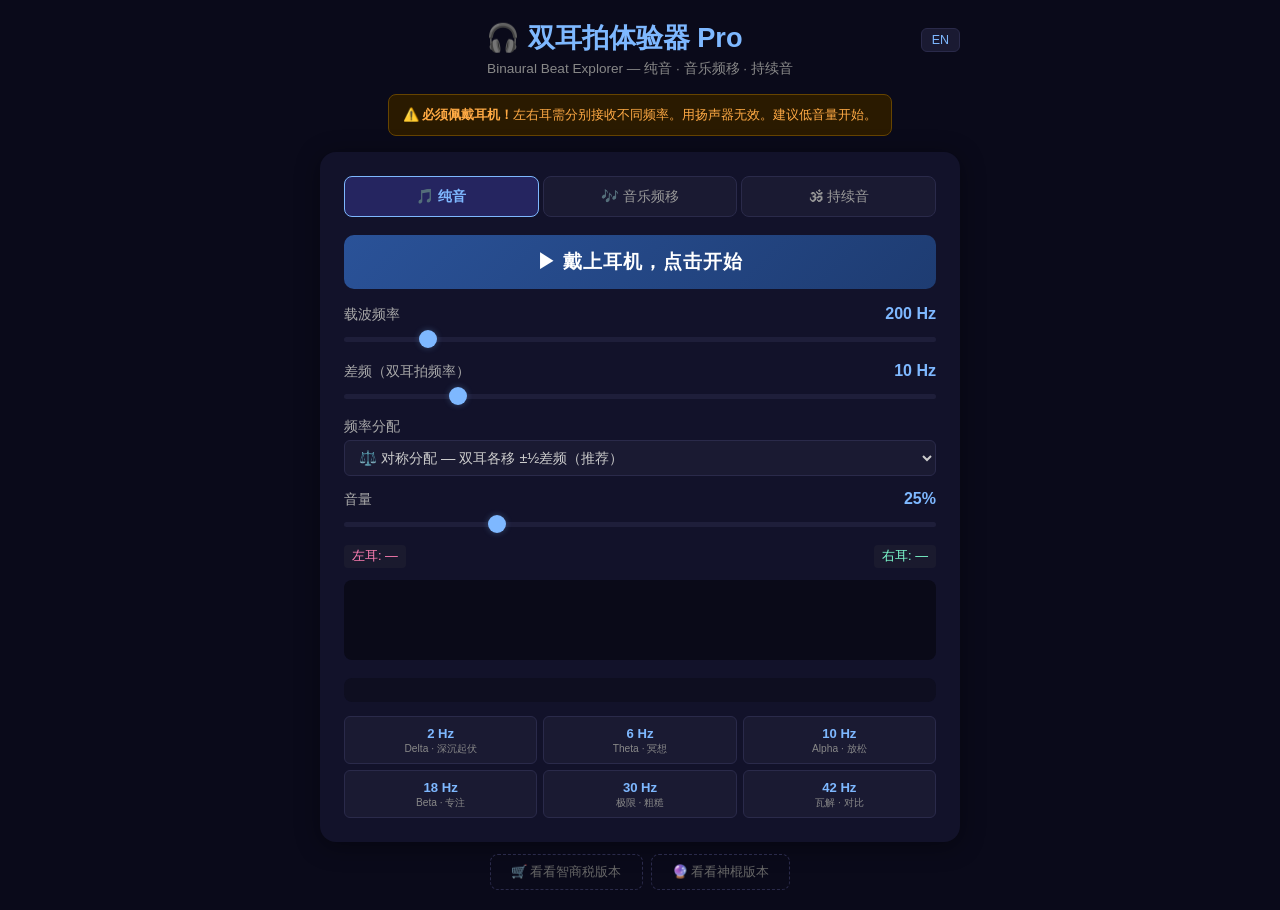
==== commit 67f02a5c: "feat: 添加神棍版（灵修大师版）— 第三个讽刺版本 - 新增 zh-mystic.js / en-mystic.js 灵修话术语言包   (天音灵频™ · 脉轮校准 · 昆达里尼觉醒 · 开光加持" ====
--- a/index.html
+++ b/index.html
@@ -131,6 +131,31 @@
     <button class="preset-btn" data-beat="30"><div class="freq">30 Hz</div><div class="desc">极限 · 粗糙</div></button>
     <button class="preset-btn" data-beat="42"><div class="freq">42 Hz</div><div class="desc">瓦解 · 对比</div></button>
   </div>
+
+  <!-- Marketing fake stats (only visible in marketing edition) -->
+  <div class="marketing-stats" id="marketingStats">
+    <div>🧠 <span class="stat-label" data-mstat="sync">脑波同步率:</span> <span class="stat-value" id="mstatSync">0%</span> <span class="stat-bar"><span class="stat-fill" id="mstatSyncBar" style="width:0%"></span></span></div>
+    <div>✨ <span class="stat-label" data-mstat="pineal">松果体激活度:</span> <span class="stat-value" id="mstatPineal">0%</span></div>
+    <div>🔮 <span class="stat-label" data-mstat="dimension">意识维度:</span> <span class="stat-value" id="mstatDimension">3.0D</span></div>
+    <div>💫 <span class="stat-label" data-mstat="energy">累计能量:</span> <span class="stat-value" id="mstatEnergy">0</span> <span class="stat-label" data-mstat="unit">光子单位</span></div>
+    <div><br>⚡ <span class="stat-label" id="mstatStatus" data-mstat="status">等待启动脑波校准...</span></div>
+  </div>
+
+  <!-- Mystic fake stats (only visible in mystic edition) -->
+  <div class="mystic-stats" id="mysticStats">
+    <div>🙏 <span class="stat-label" data-xstat="chakra">脉轮激活:</span> <span class="stat-value" id="xstatChakra">第1轮</span> <span class="stat-bar"><span class="stat-fill" id="xstatChakraBar" style="width:14%"></span></span></div>
+    <div>👁 <span class="stat-label" data-xstat="thirdEye">天眼开度:</span> <span class="stat-value" id="xstatThirdEye">0%</span></div>
+    <div>🌟 <span class="stat-label" data-xstat="astral">灵体出窍:</span> <span class="stat-value" id="xstatAstral">0%</span></div>
+    <div>🔮 <span class="stat-label" data-xstat="pastLife">前世记忆:</span> <span class="stat-value" id="xstatPastLife">0</span> <span class="stat-label" data-xstat="pastLifeUnit">碎片</span></div>
+    <div>📡 <span class="stat-label" data-xstat="guide">指导灵信号:</span> <span class="stat-value" id="xstatGuide">---</span></div>
+    <div>☸️ <span class="stat-label" data-xstat="karma">业力净化:</span> <span class="stat-value" id="xstatKarma">0%</span></div>
+    <div><br>🕉 <span class="stat-label" id="xstatStatus" data-xstat="status">灵体待唤醒...</span></div>
+  </div>
+</div>
+
+<div class="edition-btns">
+  <button class="edition-btn" id="editionBtn1">🛒 看看智商税版本</button>
+  <button class="edition-btn" id="editionBtn2">🔮 看看神棍版本</button>
 </div>
 
 <script type="module" src="js/app.js"></script>
--- a/css/style.css
+++ b/css/style.css
@@ -154,3 +154,302 @@
   .play-btn { min-height: 48px; }
   .preset-btn { min-height: 44px; }
 }
+
+/* ======================================
+   Marketing Edition Theme (Satirical)
+   ====================================== */
+
+body.marketing {
+  background: linear-gradient(180deg, #0a0014 0%, #1a0030 40%, #0d0020 100%);
+}
+
+/* Starfield particle overlay */
+body.marketing::before {
+  content: '';
+  position: fixed; top: 0; left: 0; right: 0; bottom: 0;
+  background: radial-gradient(2px 2px at 20% 30%, rgba(255,255,255,0.2), transparent),
+              radial-gradient(2px 2px at 40% 70%, rgba(212,175,55,0.15), transparent),
+              radial-gradient(1px 1px at 70% 20%, rgba(155,89,182,0.2), transparent),
+              radial-gradient(2px 2px at 90% 60%, rgba(255,255,255,0.15), transparent),
+              radial-gradient(1px 1px at 10% 80%, rgba(212,175,55,0.1), transparent),
+              radial-gradient(1px 1px at 60% 50%, rgba(255,255,255,0.12), transparent);
+  pointer-events: none; z-index: 0;
+}
+
+body.marketing > * { position: relative; z-index: 1; }
+
+body.marketing h1 { color: #d4af37; }
+body.marketing .subtitle { color: #b388d9; }
+
+body.marketing .warning {
+  background: linear-gradient(135deg, #2a1040, #1a0030);
+  border-color: #9b59b6; color: #d4af37;
+}
+
+body.marketing .container {
+  background: linear-gradient(180deg, #1a1035, #12082a);
+  border: 1px solid rgba(155,89,182,0.2);
+  box-shadow: 0 4px 32px rgba(155,89,182,0.15), 0 0 80px rgba(212,175,55,0.05);
+}
+
+body.marketing .lang-btn {
+  border-color: #3a2a5a; background: #2a1a42; color: #d4af37;
+}
+body.marketing .lang-btn:hover { background: #3a2a52; border-color: #d4af37; }
+
+body.marketing .tab-btn {
+  border-color: #3a2a5a; background: #2a1a42; color: #a88ac0;
+}
+body.marketing .tab-btn.active {
+  background: linear-gradient(135deg, #3a1a6a, #2a1050);
+  color: #d4af37; border-color: #d4af37;
+}
+body.marketing .tab-btn:hover { background: #3a2a52; color: #d4af37; }
+
+body.marketing .play-btn.off {
+  background: linear-gradient(135deg, #6a3aaf, #4a2090, #d4af37);
+  background-size: 200% 200%;
+  animation: marketingGlow 3s ease-in-out infinite;
+  color: #fff; text-shadow: 0 0 10px rgba(212,175,55,0.5);
+}
+body.marketing .play-btn.on {
+  background: linear-gradient(135deg, #9b59b6, #6a3aaf);
+  box-shadow: 0 0 20px rgba(155,89,182,0.4);
+}
+
+@keyframes marketingGlow {
+  0%, 100% { background-position: 0% 50%; }
+  50% { background-position: 100% 50%; }
+}
+
+body.marketing .control-label .name { color: #b388d9; }
+body.marketing .control-label .value { color: #d4af37; font-weight: 700; }
+
+body.marketing input[type="range"] { background: #2a1a42; }
+body.marketing input[type="range"]::-webkit-slider-thumb {
+  background: linear-gradient(135deg, #d4af37, #9b59b6);
+  box-shadow: 0 0 8px rgba(212,175,55,0.5);
+}
+
+body.marketing select {
+  background: #2a1a42; border-color: #3a2a5a; color: #d4af37;
+}
+
+body.marketing .file-area {
+  border-color: #3a2a5a; color: #8a6aaf;
+  background: rgba(42,26,66,0.3);
+}
+body.marketing .file-area:hover { border-color: #d4af37; color: #d4af37; }
+body.marketing .file-area.loaded { border-color: #d4af37; color: #d4af37; }
+
+body.marketing .ch-left { background: #2a1040; color: #d4af37; }
+body.marketing .ch-right { background: #2a1040; color: #b388d9; }
+
+body.marketing canvas { background: #0a0018; }
+
+body.marketing .info-panel {
+  background: linear-gradient(135deg, #1a0830, #0e0418);
+  border: 1px solid rgba(155,89,182,0.15);
+}
+
+body.marketing .preset-btn {
+  border-color: #3a2a5a; background: #2a1a42; color: #d4af37;
+}
+body.marketing .preset-btn:hover {
+  background: linear-gradient(135deg, #3a2060, #2a1050);
+  border-color: #d4af37; color: #fff;
+}
+body.marketing .preset-btn .freq { color: #d4af37; }
+body.marketing .preset-btn .desc { color: #b388d9; }
+
+body.marketing .band-delta { color: #d4af37; }
+body.marketing .band-theta { color: #9b59b6; }
+body.marketing .band-alpha { color: #d4af37; }
+body.marketing .band-beta { color: #e8c547; }
+body.marketing .band-collapse { color: #ff6aff; }
+
+/* Edition switch button */
+.edition-btn {
+  padding: 8px 20px;
+  border-radius: 8px; border: 1px dashed #2a2a4a;
+  background: transparent; color: #666; font-size: 0.82em;
+  cursor: pointer; transition: all 0.2s;
+}
+.edition-btn:hover { border-color: #7eb8ff; color: #aaa; }
+
+body.marketing .edition-btn {
+  border-color: #3a2a5a; color: #8a6aaf;
+}
+body.marketing .edition-btn:hover {
+  border-color: #d4af37; color: #d4af37;
+}
+
+/* Marketing fake stats bar */
+.marketing-stats {
+  display: none; margin-top: 8px; padding: 10px 12px;
+  background: linear-gradient(135deg, #1a0830, #0e0418);
+  border: 1px solid rgba(155,89,182,0.15); border-radius: 8px;
+  font-size: 0.78em; line-height: 1.8; color: #b388d9;
+}
+body.marketing .marketing-stats { display: block; }
+
+.marketing-stats .stat-value { color: #d4af37; font-weight: 700; }
+.marketing-stats .stat-bar {
+  display: inline-block; width: 80px; height: 8px;
+  background: #1a0830; border-radius: 4px; vertical-align: middle;
+  margin-left: 4px; overflow: hidden;
+}
+.marketing-stats .stat-fill {
+  height: 100%; border-radius: 4px;
+  background: linear-gradient(90deg, #9b59b6, #d4af37);
+  transition: width 1s ease;
+}
+.marketing-stats .stat-label { color: #8a6aaf; }
+
+/* ======================================
+   Mystic / Spiritual Guru Edition Theme
+   ====================================== */
+
+body.mystic {
+  background: linear-gradient(180deg, #0c0400 0%, #1a0a00 40%, #0e0600 100%);
+}
+
+/* Incense smoke / mandala overlay */
+body.mystic::before {
+  content: '';
+  position: fixed; top: 0; left: 0; right: 0; bottom: 0;
+  background: radial-gradient(3px 3px at 25% 25%, rgba(255,165,0,0.12), transparent),
+              radial-gradient(2px 2px at 50% 50%, rgba(255,200,50,0.08), transparent),
+              radial-gradient(2px 2px at 75% 35%, rgba(200,100,20,0.1), transparent),
+              radial-gradient(1px 1px at 15% 70%, rgba(255,215,0,0.1), transparent),
+              radial-gradient(2px 2px at 85% 65%, rgba(180,80,0,0.08), transparent),
+              radial-gradient(1px 1px at 45% 85%, rgba(255,180,50,0.06), transparent);
+  pointer-events: none; z-index: 0;
+}
+
+body.mystic > * { position: relative; z-index: 1; }
+
+body.mystic h1 { color: #ff9900; }
+body.mystic .subtitle { color: #daa520; }
+
+body.mystic .warning {
+  background: linear-gradient(135deg, #1a0800, #0e0400);
+  border-color: #c87020; color: #ff9900;
+}
+
+body.mystic .container {
+  background: linear-gradient(180deg, #1a0e02, #100800);
+  border: 1px solid rgba(200,112,32,0.2);
+  box-shadow: 0 4px 32px rgba(200,112,32,0.12), 0 0 80px rgba(255,153,0,0.05);
+}
+
+body.mystic .lang-btn {
+  border-color: #4a2800; background: #2a1600; color: #ff9900;
+}
+body.mystic .lang-btn:hover { background: #3a2000; border-color: #ff9900; }
+
+body.mystic .tab-btn {
+  border-color: #4a2800; background: #2a1600; color: #c88040;
+}
+body.mystic .tab-btn.active {
+  background: linear-gradient(135deg, #4a2000, #2a1000);
+  color: #ff9900; border-color: #ff9900;
+}
+body.mystic .tab-btn:hover { background: #3a2000; color: #ff9900; }
+
+body.mystic .play-btn.off {
+  background: linear-gradient(135deg, #c87020, #8a4010, #ff9900);
+  background-size: 200% 200%;
+  animation: mysticGlow 4s ease-in-out infinite;
+  color: #fff; text-shadow: 0 0 10px rgba(255,153,0,0.5);
+}
+body.mystic .play-btn.on {
+  background: linear-gradient(135deg, #c87020, #8a4010);
+  box-shadow: 0 0 20px rgba(200,112,32,0.4);
+}
+
+@keyframes mysticGlow {
+  0%, 100% { background-position: 0% 50%; }
+  50% { background-position: 100% 50%; }
+}
+
+body.mystic .control-label .name { color: #daa520; }
+body.mystic .control-label .value { color: #ff9900; font-weight: 700; }
+
+body.mystic input[type="range"] { background: #2a1600; }
+body.mystic input[type="range"]::-webkit-slider-thumb {
+  background: linear-gradient(135deg, #ff9900, #c87020);
+  box-shadow: 0 0 8px rgba(255,153,0,0.5);
+}
+
+body.mystic select {
+  background: #2a1600; border-color: #4a2800; color: #ff9900;
+}
+
+body.mystic .file-area {
+  border-color: #4a2800; color: #a06830;
+  background: rgba(42,22,0,0.3);
+}
+body.mystic .file-area:hover { border-color: #ff9900; color: #ff9900; }
+body.mystic .file-area.loaded { border-color: #ff9900; color: #ff9900; }
+
+body.mystic .ch-left { background: #1a0800; color: #ff9900; }
+body.mystic .ch-right { background: #1a0800; color: #daa520; }
+
+body.mystic canvas { background: #080400; }
+
+body.mystic .info-panel {
+  background: linear-gradient(135deg, #1a0800, #0a0400);
+  border: 1px solid rgba(200,112,32,0.15);
+}
+
+body.mystic .preset-btn {
+  border-color: #4a2800; background: #2a1600; color: #ff9900;
+}
+body.mystic .preset-btn:hover {
+  background: linear-gradient(135deg, #3a1800, #2a1000);
+  border-color: #ff9900; color: #fff;
+}
+body.mystic .preset-btn .freq { color: #ff9900; }
+body.mystic .preset-btn .desc { color: #daa520; }
+
+body.mystic .band-delta { color: #ff9900; }
+body.mystic .band-theta { color: #c87020; }
+body.mystic .band-alpha { color: #ff9900; }
+body.mystic .band-beta { color: #ffb340; }
+body.mystic .band-collapse { color: #ff6600; }
+
+body.mystic .edition-btn {
+  border-color: #4a2800; color: #a06830;
+}
+body.mystic .edition-btn:hover {
+  border-color: #ff9900; color: #ff9900;
+}
+
+/* Mystic fake stats bar */
+.mystic-stats {
+  display: none; margin-top: 8px; padding: 10px 12px;
+  background: linear-gradient(135deg, #1a0800, #0a0400);
+  border: 1px solid rgba(200,112,32,0.15); border-radius: 8px;
+  font-size: 0.78em; line-height: 1.8; color: #daa520;
+}
+body.mystic .mystic-stats { display: block; }
+
+.mystic-stats .stat-value { color: #ff9900; font-weight: 700; }
+.mystic-stats .stat-bar {
+  display: inline-block; width: 80px; height: 8px;
+  background: #1a0800; border-radius: 4px; vertical-align: middle;
+  margin-left: 4px; overflow: hidden;
+}
+.mystic-stats .stat-fill {
+  height: 100%; border-radius: 4px;
+  background: linear-gradient(90deg, #c87020, #ff9900);
+  transition: width 1s ease;
+}
+.mystic-stats .stat-label { color: #a06830; }
+
+/* Edition switch: two buttons side by side */
+.edition-btns {
+  display: flex; gap: 8px; justify-content: center; margin-top: 12px;
+}
+.edition-btns .edition-btn { margin: 0; }
